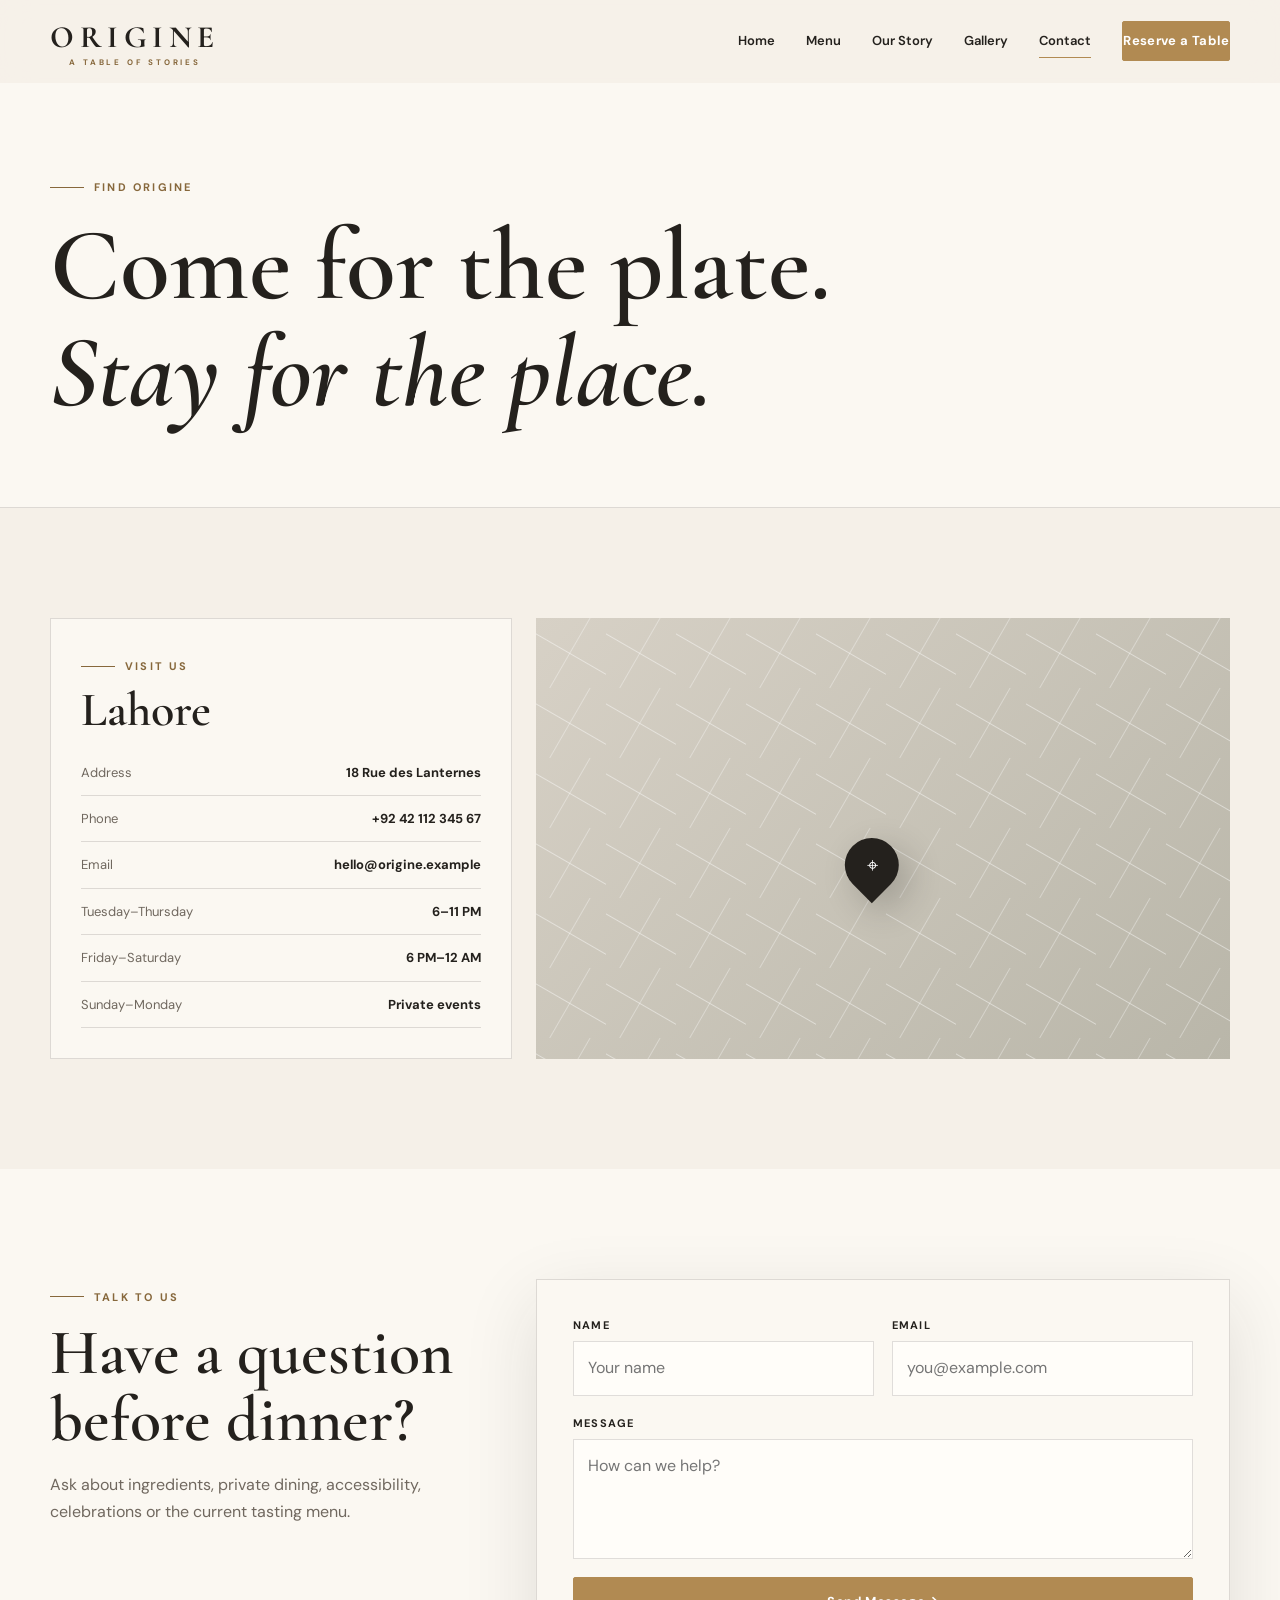
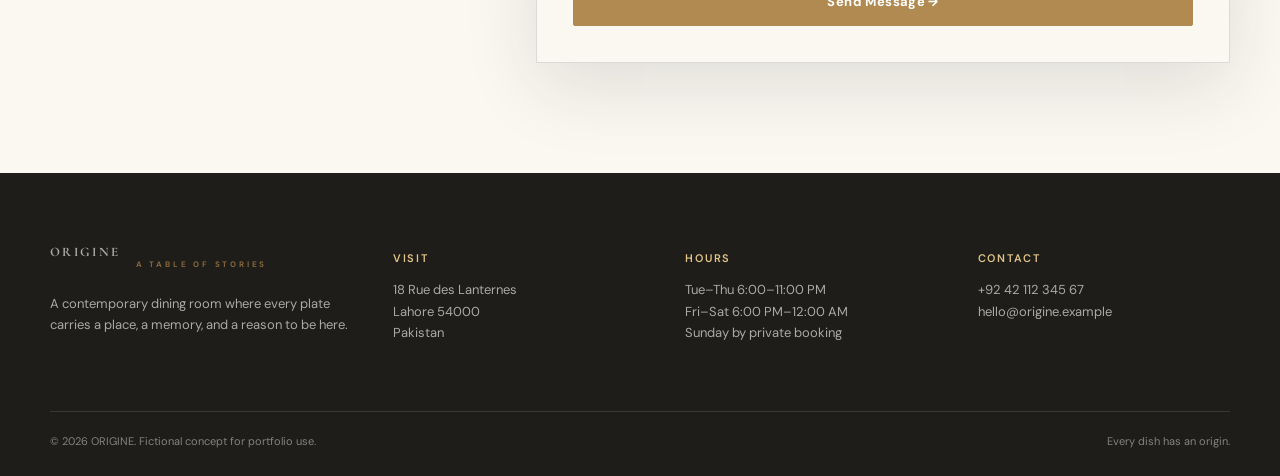
==== contact.html @ f0e2630b "Initial commit" ====
<!doctype html>
<html lang="en">
<head>
<meta charset="utf-8">
<meta name="viewport" content="width=device-width,initial-scale=1">
<meta name="description" content="ORIGINE — a contemporary fine-dining restaurant where every dish tells a story.">
<title>Contact | ORIGINE</title>
<link rel="stylesheet" href="style.css">
</head>
<body>

<header class="site-header">
  <div class="container nav">
    <a class="logo" href="index.html" aria-label="ORIGINE home">ORIGINE<span>A TABLE OF STORIES</span></a>
    <nav class="nav-links" aria-label="Primary navigation">
      <a class="" href="index.html">Home</a><a class="" href="menu.html">Menu</a><a class="" href="story.html">Our Story</a><a class="" href="gallery.html">Gallery</a><a class="active" href="contact.html">Contact</a>
      <a class="btn gold" href="reservation.html">Reserve a Table</a>
    </nav>
    <button class="menu-toggle" aria-label="Open menu" aria-expanded="false"><i></i></button>
  </div>
</header>
<div class="mobile-panel" aria-label="Mobile navigation">
  <a class="" href="index.html">Home</a><a class="" href="menu.html">Menu</a><a class="" href="story.html">Our Story</a><a class="" href="gallery.html">Gallery</a><a class="active" href="contact.html">Contact</a>
  <a class="btn gold" href="reservation.html">Reserve a Table</a>
</div>

<main>
<section class="page-hero"><div class="container reveal"><span class="eyebrow">Find ORIGINE</span><h1>Come for the plate.<br><em>Stay for the place.</em></h1></div></section>
<section class="section"><div class="container contact-grid">
<div class="info-card reveal"><span class="eyebrow">Visit us</span><h2 style="font-size:3rem">Lahore</h2><ul class="info-list">
<li><span>Address</span><strong>18 Rue des Lanternes</strong></li>
<li><span>Phone</span><strong>+92 42 112 345 67</strong></li>
<li><span>Email</span><strong>hello@origine.example</strong></li>
<li><span>Tuesday–Thursday</span><strong>6–11 PM</strong></li>
<li><span>Friday–Saturday</span><strong>6 PM–12 AM</strong></li>
<li><span>Sunday–Monday</span><strong>Private events</strong></li>
</ul></div>
<div class="map reveal"><div class="map-pin"><span>⌖</span></div></div>
</div></section>
<section class="section" style="background:var(--paper)"><div class="container form-wrap">
<div class="reveal"><span class="eyebrow">Talk to us</span><h2>Have a question<br>before dinner?</h2><p>Ask about ingredients, private dining, accessibility, celebrations or the current tasting menu.</p></div>
<div class="form-card reveal"><form id="contactForm">
<div class="form-grid">
<div class="field"><label>Name</label><input name="name" required placeholder="Your name"></div>
<div class="field"><label>Email</label><input name="email" type="email" required placeholder="you@example.com"></div>
<div class="field full"><label>Message</label><textarea name="message" required placeholder="How can we help?"></textarea></div>
<div class="field full"><button class="btn gold" type="submit">Send Message →</button></div>
</div>
</form><p id="contactStatus" style="display:none;margin-top:18px;padding:15px;background:#e8efe2;color:#45533c"></p></div>
</div></section>
</main>

<footer class="footer">
  <div class="container">
    <div class="footer-grid">
      <div>
        <a class="logo" href="index.html">ORIGINE<span>A TABLE OF STORIES</span></a>
        <p style="margin-top:22px;max-width:300px">A contemporary dining room where every plate carries a place, a memory, and a reason to be here.</p>
      </div>
      <div><h4>Visit</h4><p>18 Rue des Lanternes<br>Lahore 54000<br>Pakistan</p></div>
      <div><h4>Hours</h4><p>Tue–Thu 6:00–11:00 PM<br>Fri–Sat 6:00 PM–12:00 AM<br>Sunday by private booking</p></div>
      <div><h4>Contact</h4><p><a href="tel:+924211234567">+92 42 112 345 67</a><br><a href="mailto:hello@origine.example">hello@origine.example</a></p></div>
    </div>
    <div class="footer-bottom"><span>© 2026 ORIGINE. Fictional concept for portfolio use.</span><span>Every dish has an origin.</span></div>
  </div>
</footer>
<button class="backtop" aria-label="Back to top">↑</button>

<script src="script.js"></script>
</body>
</html>
---- style.css ----
@import url('https://fonts.googleapis.com/css2?family=Cormorant+Garamond:wght@400;500;600;700&family=DM+Sans:wght@400;500;600;700&display=swap');

:root{
  --ink:#24211d;
  --muted:#70685f;
  --cream:#f5f0e8;
  --paper:#fbf8f2;
  --line:rgba(36,33,29,.14);
  --gold:#b18a52;
  --gold-dark:#87683c;
  --olive:#4f5946;
  --terracotta:#a9684d;
  --white:#fffdf9;
  --shadow:0 24px 70px rgba(36,33,29,.12);
  --radius:24px;
  --serif:"Cormorant Garamond", Georgia, serif;
  --sans:"DM Sans", Arial, sans-serif;
}
*{box-sizing:border-box}
html{scroll-behavior:smooth}
body{margin:0;background:var(--cream);color:var(--ink);font-family:var(--sans);line-height:1.65}
body.menu-open{overflow:hidden}
img{max-width:100%;display:block}
a{color:inherit;text-decoration:none}
button,input,select,textarea{font:inherit}
button{cursor:pointer}
.container{width:min(1180px,calc(100% - 40px));margin:auto}
.eyebrow{display:inline-flex;align-items:center;gap:10px;text-transform:uppercase;letter-spacing:.2em;font-size:11px;font-weight:700;color:var(--gold-dark)}
.eyebrow:before{content:"";width:34px;height:1px;background:currentColor}
.serif{font-family:var(--serif)}
.display{font-family:var(--serif);font-size:clamp(3.5rem,8vw,7.5rem);font-weight:500;line-height:.88;letter-spacing:-.045em;margin:0}
h1,h2,h3,h4{font-family:var(--serif);font-weight:600;line-height:1.05}
h2{font-size:clamp(2.7rem,5vw,4.8rem);margin:.2em 0 .3em}
h3{font-size:2rem;margin:.2em 0}
p{margin:0 0 1em;color:var(--muted)}
.btn{display:inline-flex;align-items:center;justify-content:center;gap:10px;padding:13px 20px;border:1px solid var(--ink);transition:.3s ease;border-radius:2px;font-size:13px;font-weight:700;letter-spacing:.03em}
.btn:hover,.btn:focus-visible{transform:translateY(-2px);background:var(--ink);color:var(--white)}
.btn.gold{background:var(--gold);border-color:var(--gold);color:#fff}
.btn.gold:hover,.btn.gold:focus-visible{background:var(--gold-dark);border-color:var(--gold-dark)}
.btn.ghost{border-color:rgba(255,255,255,.5);color:#fff}
.btn.ghost:hover,.btn.ghost:focus-visible{background:#fff;color:var(--ink)}
.text-link{display:inline-flex;gap:8px;align-items:center;font-weight:700;font-size:13px;border-bottom:1px solid var(--gold);padding-bottom:3px}
.text-link:hover{gap:13px}
.site-header{position:fixed;top:0;left:0;right:0;z-index:100;background:rgba(245,240,232,.88);backdrop-filter:blur(16px);border-bottom:1px solid transparent;transition:.3s}
.site-header.scrolled{border-color:var(--line);box-shadow:0 10px 30px rgba(0,0,0,.04)}
.nav{height:82px;display:flex;align-items:center;justify-content:space-between}
.logo{font-family:var(--serif);font-size:31px;letter-spacing:.18em;font-weight:700}
.logo span{font-family:var(--sans);font-size:8px;display:block;letter-spacing:.35em;color:var(--gold-dark);margin-top:-7px;text-align:center}
.nav-links{display:flex;align-items:center;gap:31px;font-size:13px;font-weight:600}
.nav-links a{position:relative;padding:8px 0}
.nav-links a:after{content:"";position:absolute;left:0;bottom:2px;width:0;height:1px;background:var(--gold);transition:.25s}
.nav-links a:hover:after,.nav-links a.active:after{width:100%}
.menu-toggle{display:none;background:none;border:0;width:44px;height:44px}
.menu-toggle i,.menu-toggle i:before,.menu-toggle i:after{display:block;width:22px;height:1px;background:var(--ink);position:relative;transition:.25s}
.menu-toggle i:before,.menu-toggle i:after{content:"";position:absolute;left:0}
.menu-toggle i:before{top:-7px}.menu-toggle i:after{top:7px}
.mobile-panel{display:none}
.hero{min-height:100svh;display:grid;align-items:end;position:relative;overflow:hidden;color:#fff;background:#302a25}
.hero-bg{position:absolute;inset:0;background:linear-gradient(90deg,rgba(21,18,15,.72),rgba(21,18,15,.17)),url('https://images.unsplash.com/photo-1515003197210-e0cd71810b5f?auto=format&fit=crop&w=2200&q=88') center/cover}
.hero-content{position:relative;padding:170px 0 90px;max-width:820px}
.hero .eyebrow{color:#e4c996}
.hero h1{font-size:clamp(4.4rem,9vw,9rem);margin:22px 0;color:#fff}
.hero p{font-size:clamp(1rem,1.6vw,1.25rem);max-width:650px;color:rgba(255,255,255,.86)}
.hero-actions{display:flex;gap:12px;flex-wrap:wrap;margin-top:30px}
.hero-note{position:absolute;right:40px;bottom:38px;writing-mode:vertical-rl;letter-spacing:.18em;text-transform:uppercase;font-size:10px;color:rgba(255,255,255,.7)}
.page-hero{padding:170px 0 80px;background:var(--paper);border-bottom:1px solid var(--line)}
.page-hero h1{font-size:clamp(4rem,8vw,7rem);margin:15px 0 0}
.section{padding:110px 0}
.section.compact{padding:80px 0}
.section-head{display:flex;align-items:end;justify-content:space-between;gap:30px;margin-bottom:50px}
.section-head>div:first-child{max-width:700px}
.section-head p{max-width:520px}
.dish-grid{display:grid;grid-template-columns:repeat(3,1fr);gap:24px}
.dish-card{background:var(--paper);border:1px solid var(--line);overflow:hidden;transition:.4s ease}
.dish-card:hover{transform:translateY(-7px);box-shadow:var(--shadow)}
.dish-img{aspect-ratio:4/4.4;overflow:hidden;background:#e7e0d4}
.dish-img img{width:100%;height:100%;object-fit:cover;transition:.7s}
.dish-card:hover .dish-img img{transform:scale(1.045)}
.dish-body{padding:24px}
.dish-top{display:flex;justify-content:space-between;gap:20px}
.price{font-family:var(--serif);font-size:23px;white-space:nowrap}
.dish-body p{font-size:14px}
.meta{font-size:11px;text-transform:uppercase;letter-spacing:.12em;color:var(--gold-dark);font-weight:700}
.story-split{display:grid;grid-template-columns:1.05fr .95fr;gap:70px;align-items:center}
.story-image{min-height:650px;overflow:hidden}
.story-image img{width:100%;height:100%;object-fit:cover}
.story-copy{max-width:560px}
.story-copy .quote{font-family:var(--serif);font-size:34px;line-height:1.15;color:var(--ink);margin:30px 0}
.origin-card{margin-top:30px;padding:22px;border-left:2px solid var(--gold);background:rgba(255,255,255,.3)}
.origin-card strong{display:block;font-size:12px;text-transform:uppercase;letter-spacing:.16em;margin-bottom:5px}
.chef{background:#25251f;color:#fff}
.chef p{color:rgba(255,255,255,.68)}
.chef .eyebrow{color:#d6b87f}
.chef .story-split{grid-template-columns:.8fr 1.2fr}
.chef .story-image{min-height:620px}
.chef h2{color:#fff}
.feature-band{background:var(--olive);color:#fff}
.feature-band p{color:rgba(255,255,255,.76)}
.feature-grid{display:grid;grid-template-columns:repeat(3,1fr);gap:1px;background:rgba(255,255,255,.22);margin-top:45px}
.feature{padding:32px;background:var(--olive)}
.feature-number{font-family:var(--serif);font-size:46px;color:#e0c58e}
.masonry{columns:3 280px;column-gap:18px}
.masonry figure{margin:0 0 18px;break-inside:avoid;overflow:hidden;position:relative}
.masonry img{width:100%;transition:.6s}
.masonry figure:hover img{transform:scale(1.035)}
.masonry figcaption{position:absolute;left:14px;bottom:14px;background:rgba(255,253,249,.92);padding:8px 11px;font-size:10px;text-transform:uppercase;letter-spacing:.12em}
.testimonials{display:grid;grid-template-columns:repeat(3,1fr);gap:20px}
.review{padding:30px;background:var(--paper);border:1px solid var(--line)}
.stars{letter-spacing:.15em;color:var(--gold);margin-bottom:20px}
.review blockquote{font-family:var(--serif);font-size:25px;line-height:1.2;margin:0 0 22px}
.review cite{font-style:normal;font-size:12px;text-transform:uppercase;letter-spacing:.12em;color:var(--muted)}
.cta{padding:95px 0;background:linear-gradient(120deg,#302d27,#5b5143);color:#fff;text-align:center}
.cta p{color:rgba(255,255,255,.75);max-width:620px;margin:0 auto 28px}
.cta .eyebrow{color:#d8bb84}
.footer{background:#1e1d19;color:#fff;padding:65px 0 25px}
.footer-grid{display:grid;grid-template-columns:1.2fr 1fr 1fr 1fr;gap:40px;padding-bottom:55px}
.footer p,.footer a{color:rgba(255,255,255,.62);font-size:13px}
.footer h4{font-family:var(--sans);font-size:11px;text-transform:uppercase;letter-spacing:.16em;color:#e1c487}
.footer-bottom{border-top:1px solid rgba(255,255,255,.12);padding-top:20px;display:flex;justify-content:space-between;font-size:11px;color:rgba(255,255,255,.45)}
.filters{display:flex;gap:8px;flex-wrap:wrap;margin-bottom:45px}
.filter{border:1px solid var(--line);background:transparent;padding:11px 16px;font-size:12px;text-transform:uppercase;letter-spacing:.1em;transition:.25s}
.filter:hover,.filter.active{background:var(--ink);border-color:var(--ink);color:#fff}
.menu-list{display:grid;grid-template-columns:1fr 1fr;gap:18px}
.menu-item{background:var(--paper);border:1px solid var(--line);padding:20px;display:grid;grid-template-columns:125px 1fr;gap:20px}
.menu-item.hidden{display:none}
.menu-item img{width:125px;height:125px;object-fit:cover}
.menu-item h3{font-size:27px}
.menu-item p{font-size:13px}
.menu-details{display:flex;gap:12px;flex-wrap:wrap;margin:10px 0 13px}
.tag{font-size:10px;text-transform:uppercase;letter-spacing:.08em;border:1px solid var(--line);padding:4px 7px;color:var(--muted)}
.detail-panel{margin-top:16px;padding:14px;background:#f0eadf;font-size:12px;display:none}
.menu-item.open .detail-panel{display:block}
.detail-row{display:grid;grid-template-columns:110px 1fr;gap:10px;margin:5px 0}
.detail-row strong{text-transform:uppercase;font-size:9px;letter-spacing:.12em;color:var(--gold-dark)}
.form-wrap{display:grid;grid-template-columns:.75fr 1.25fr;gap:70px;align-items:start}
.form-card{background:var(--paper);padding:36px;border:1px solid var(--line);box-shadow:var(--shadow)}
.form-grid{display:grid;grid-template-columns:1fr 1fr;gap:18px}
.field{display:flex;flex-direction:column;gap:7px}
.field.full{grid-column:1/-1}
label{font-size:11px;text-transform:uppercase;letter-spacing:.1em;font-weight:700}
input,select,textarea{width:100%;border:1px solid var(--line);background:#fffdf9;padding:13px 14px;outline:none;color:var(--ink)}
textarea{min-height:120px;resize:vertical}
input:focus,select:focus,textarea:focus{border-color:var(--gold);box-shadow:0 0 0 3px rgba(177,138,82,.12)}
.error{font-size:11px;color:#a33f32;min-height:15px}
.confirmation{display:none;text-align:center;padding:45px 20px}
.confirmation.show{display:block}
.confirmation .check{width:62px;height:62px;border:1px solid var(--gold);border-radius:50%;display:grid;place-items:center;margin:0 auto 20px;color:var(--gold);font-size:25px}
.contact-grid{display:grid;grid-template-columns:.8fr 1.2fr;gap:24px}
.info-card{padding:30px;background:var(--paper);border:1px solid var(--line)}
.info-card h3{font-size:25px}
.info-list{list-style:none;padding:0;margin:0}
.info-list li{padding:12px 0;border-bottom:1px solid var(--line);display:flex;justify-content:space-between;gap:20px;font-size:13px}
.info-list span:first-child{color:var(--muted)}
.map{min-height:420px;background:linear-gradient(135deg,#d7d1c6,#b9b6a9);position:relative;overflow:hidden}
.map:before{content:"";position:absolute;inset:0;background-image:linear-gradient(30deg,transparent 48%,rgba(255,255,255,.45) 49%,transparent 50%),linear-gradient(120deg,transparent 48%,rgba(255,255,255,.35) 49%,transparent 50%);background-size:70px 70px}
.map-pin{position:absolute;left:50%;top:50%;transform:translate(-50%,-50%);width:54px;height:54px;background:var(--ink);color:#fff;border-radius:50% 50% 50% 0;rotate:-45deg;display:grid;place-items:center;box-shadow:0 15px 35px rgba(0,0,0,.2)}
.map-pin span{rotate:45deg;font-size:20px}
.timeline{position:relative;border-left:1px solid var(--gold);margin:50px 0 0 15px;padding-left:45px}
.timeline-item{position:relative;margin-bottom:55px}
.timeline-item:before{content:"";position:absolute;left:-51px;top:7px;width:11px;height:11px;background:var(--gold);border-radius:50%;box-shadow:0 0 0 7px var(--cream)}
.timeline-year{font-family:var(--serif);font-size:27px;color:var(--gold-dark)}
.gallery-grid{display:grid;grid-template-columns:repeat(12,1fr);gap:14px}
.gallery-grid figure{margin:0;overflow:hidden;position:relative}
.gallery-grid figure:nth-child(1){grid-column:span 7;grid-row:span 2}
.gallery-grid figure:nth-child(2){grid-column:span 5}
.gallery-grid figure:nth-child(3){grid-column:span 5}
.gallery-grid figure:nth-child(4){grid-column:span 4}
.gallery-grid figure:nth-child(5){grid-column:span 4}
.gallery-grid figure:nth-child(6){grid-column:span 4}
.gallery-grid img{width:100%;height:100%;object-fit:cover;transition:.6s}
.gallery-grid figure:hover img{transform:scale(1.04)}
.gallery-caption{position:absolute;left:16px;bottom:16px;background:rgba(255,253,249,.9);padding:8px 12px;font-size:10px;text-transform:uppercase;letter-spacing:.12em}
.reveal{opacity:0;transform:translateY(22px);transition:opacity .75s ease,transform .75s ease}
.reveal.visible{opacity:1;transform:none}
.backtop{position:fixed;right:22px;bottom:22px;width:44px;height:44px;border:1px solid var(--line);background:rgba(251,248,242,.9);display:grid;place-items:center;z-index:50;opacity:0;pointer-events:none;transition:.3s}
.backtop.show{opacity:1;pointer-events:auto}
.small-note{font-size:12px;color:var(--muted)}
@media(max-width:900px){
  .nav-links{display:none}.menu-toggle{display:block}.mobile-panel{position:fixed;inset:82px 0 0;background:var(--paper);padding:30px;display:flex;flex-direction:column;gap:18px;transform:translateX(100%);transition:.35s;z-index:99}
  .mobile-panel.open{transform:none}.mobile-panel a{font-family:var(--serif);font-size:38px;border-bottom:1px solid var(--line);padding-bottom:10px}
  .hero-content{padding-bottom:75px}.hero-note{display:none}.section{padding:80px 0}
  .dish-grid,.testimonials,.feature-grid{grid-template-columns:1fr}
  .story-split,.chef .story-split,.form-wrap,.contact-grid{grid-template-columns:1fr;gap:35px}
  .story-image,.chef .story-image{min-height:480px}.menu-list{grid-template-columns:1fr}
  .footer-grid{grid-template-columns:1fr 1fr}
}
@media(max-width:600px){
  .container{width:min(100% - 28px,1180px)}.nav{height:72px}.mobile-panel{inset:72px 0 0}
  .page-hero{padding:130px 0 55px}.page-hero h1{font-size:4rem}
  .hero h1{font-size:4.2rem}.hero-content{padding-top:130px}
  .form-grid{grid-template-columns:1fr}.field.full{grid-column:auto}
  .menu-item{grid-template-columns:95px 1fr;padding:13px;gap:14px}.menu-item img{width:95px;height:95px}.menu-item h3{font-size:23px}
  .footer-grid{grid-template-columns:1fr}.footer-bottom{flex-direction:column;gap:8px}
  .gallery-grid{display:grid;grid-template-columns:1fr 1fr}.gallery-grid figure:nth-child(n){grid-column:span 1;grid-row:auto;min-height:220px}.gallery-grid figure:first-child{grid-column:span 2;min-height:320px}
}
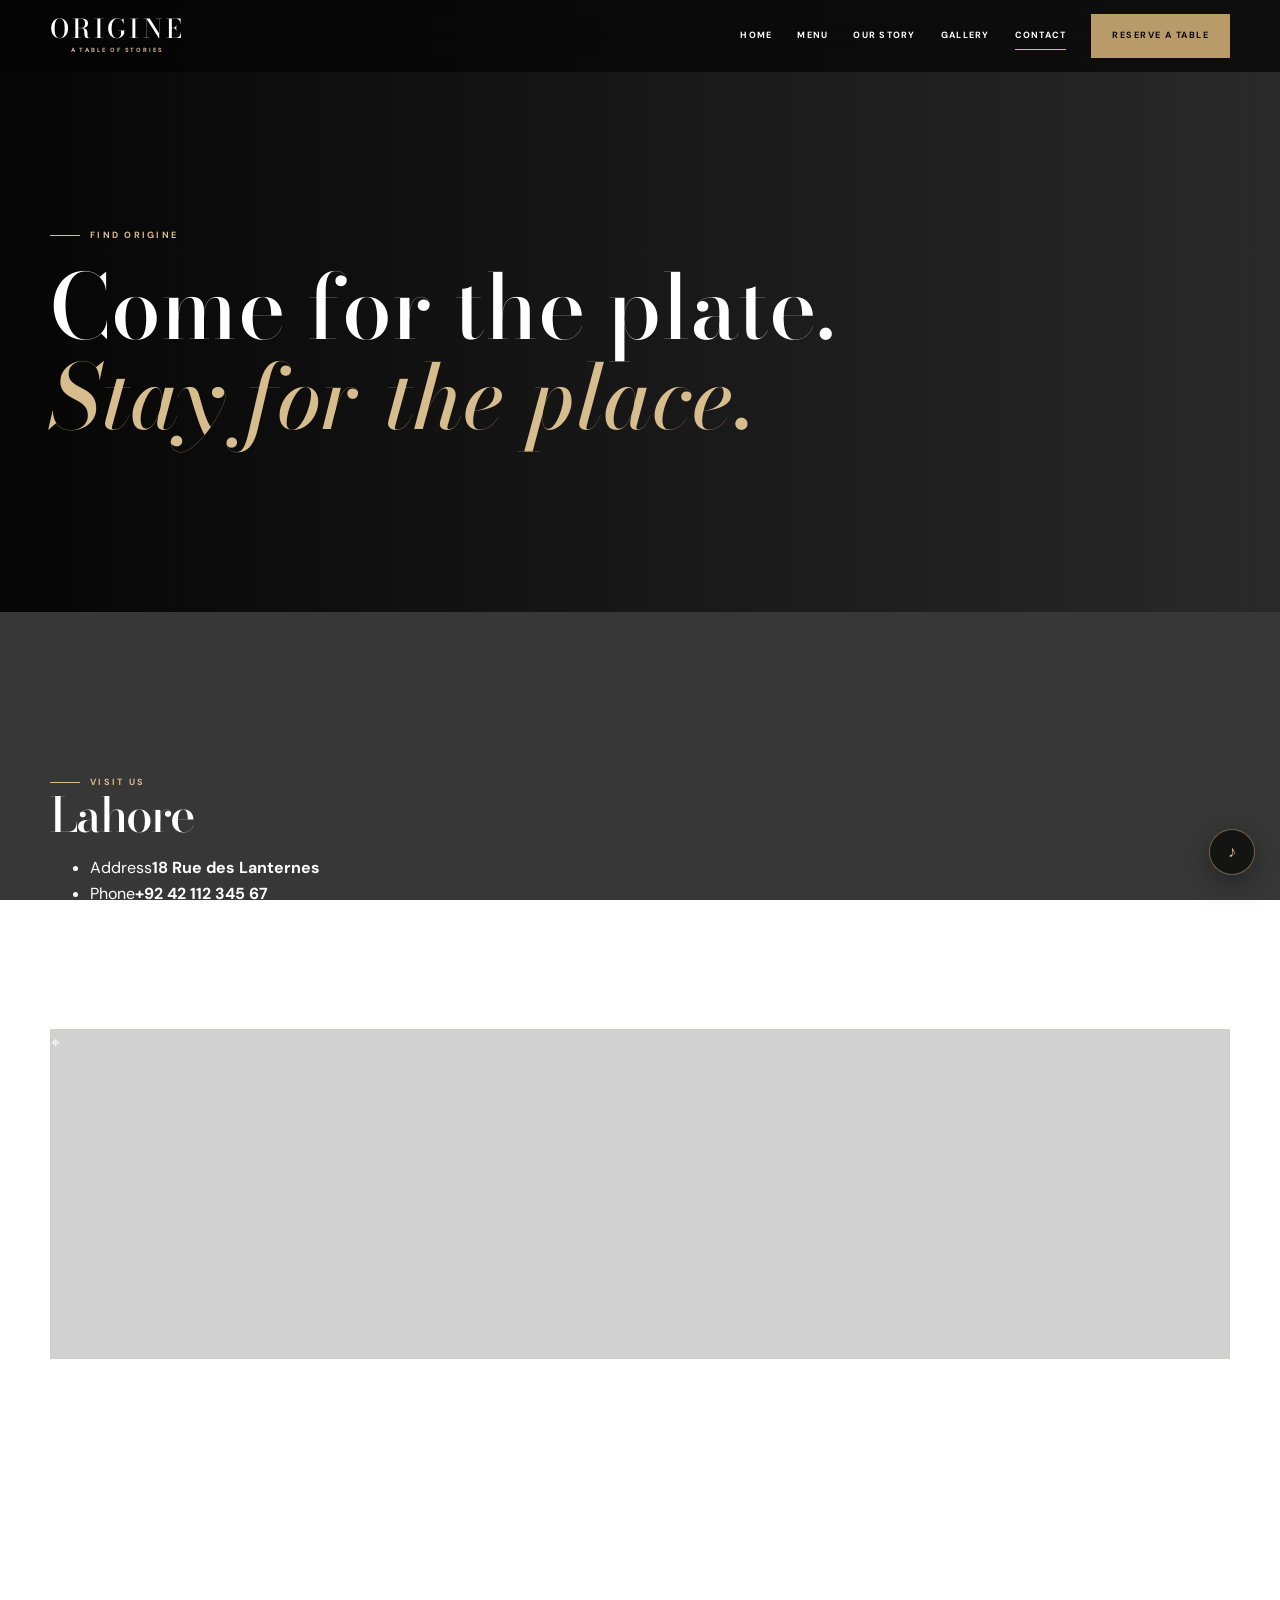
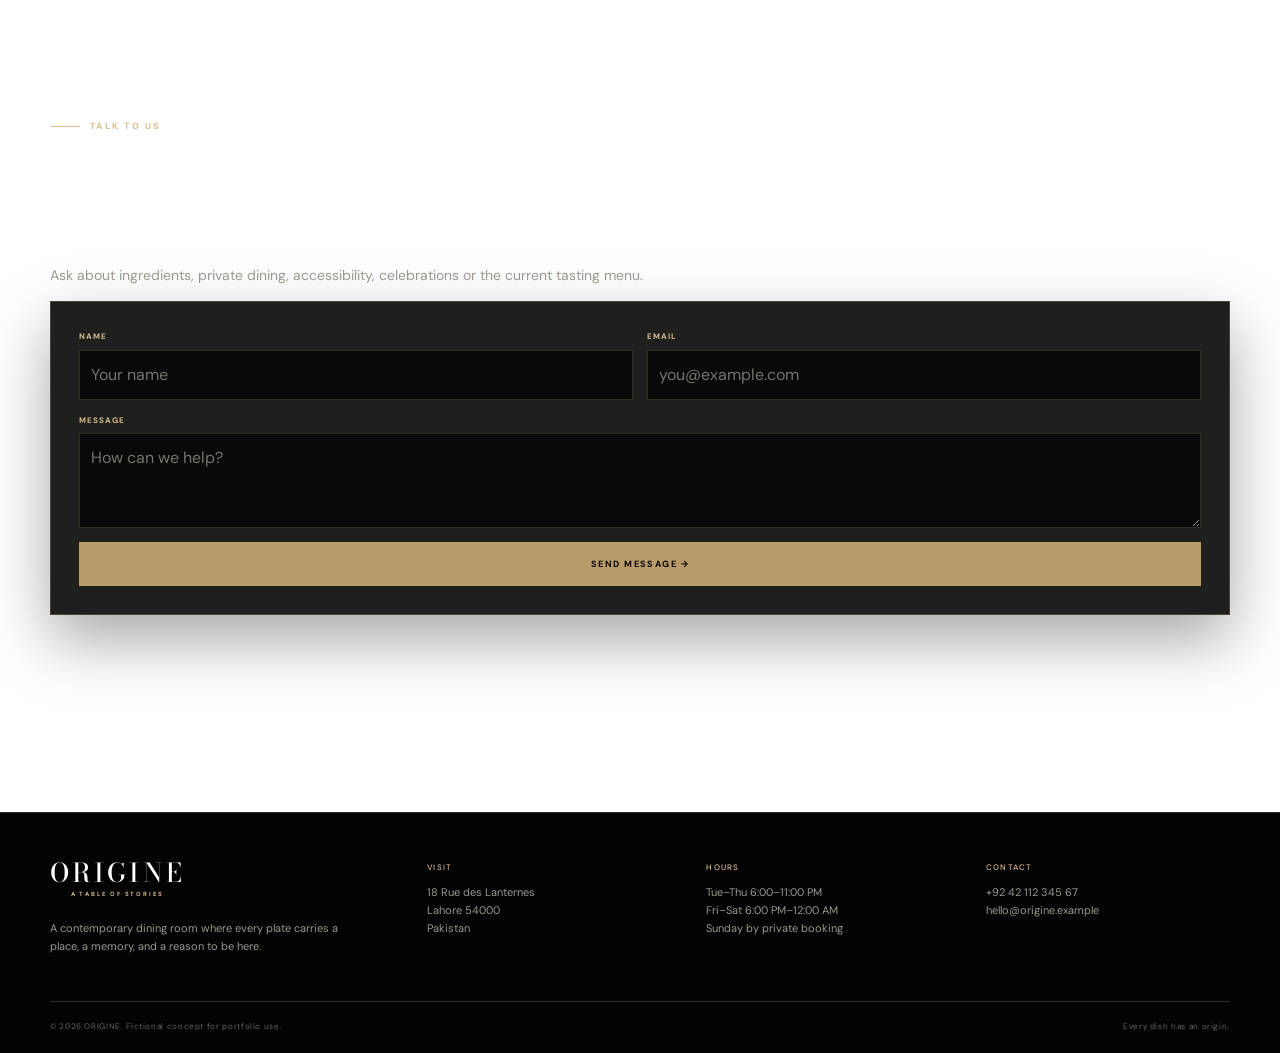
==== commit 6ca6d9e1: "Merge local project with GitHub" ====
--- a/contact.html
+++ b/contact.html
@@ -66,6 +66,26 @@
 </footer>
 <button class="backtop" aria-label="Back to top">↑</button>
 
+<!-- ORIGINE AMBIENT MUSIC -->
+
+<audio id="origineAudio" loop preload="auto">
+    <source
+        src="audio/origine-oud.mp3"
+        type="audio/mpeg"
+    >
+</audio>
+
+
+<!-- SOUND BUTTON -->
+<button
+    class="origine-sound-toggle"
+    id="soundToggle"
+    type="button"
+    aria-label="Toggle ambient music"
+>
+    <span class="sound-icon">♪</span>
+</button>
+
 <script src="script.js"></script>
 </body>
 </html>
--- a/style.css
+++ b/style.css
@@ -1,196 +1,2802 @@
-
-@import url('https://fonts.googleapis.com/css2?family=Cormorant+Garamond:wght@400;500;600;700&family=DM+Sans:wght@400;500;600;700&display=swap');
-
-:root{
-  --ink:#24211d;
-  --muted:#70685f;
-  --cream:#f5f0e8;
-  --paper:#fbf8f2;
-  --line:rgba(36,33,29,.14);
-  --gold:#b18a52;
-  --gold-dark:#87683c;
-  --olive:#4f5946;
-  --terracotta:#a9684d;
-  --white:#fffdf9;
-  --shadow:0 24px 70px rgba(36,33,29,.12);
-  --radius:24px;
-  --serif:"Cormorant Garamond", Georgia, serif;
-  --sans:"DM Sans", Arial, sans-serif;
-}
-*{box-sizing:border-box}
-html{scroll-behavior:smooth}
-body{margin:0;background:var(--cream);color:var(--ink);font-family:var(--sans);line-height:1.65}
-body.menu-open{overflow:hidden}
-img{max-width:100%;display:block}
-a{color:inherit;text-decoration:none}
-button,input,select,textarea{font:inherit}
-button{cursor:pointer}
-.container{width:min(1180px,calc(100% - 40px));margin:auto}
-.eyebrow{display:inline-flex;align-items:center;gap:10px;text-transform:uppercase;letter-spacing:.2em;font-size:11px;font-weight:700;color:var(--gold-dark)}
-.eyebrow:before{content:"";width:34px;height:1px;background:currentColor}
-.serif{font-family:var(--serif)}
-.display{font-family:var(--serif);font-size:clamp(3.5rem,8vw,7.5rem);font-weight:500;line-height:.88;letter-spacing:-.045em;margin:0}
-h1,h2,h3,h4{font-family:var(--serif);font-weight:600;line-height:1.05}
-h2{font-size:clamp(2.7rem,5vw,4.8rem);margin:.2em 0 .3em}
-h3{font-size:2rem;margin:.2em 0}
-p{margin:0 0 1em;color:var(--muted)}
-.btn{display:inline-flex;align-items:center;justify-content:center;gap:10px;padding:13px 20px;border:1px solid var(--ink);transition:.3s ease;border-radius:2px;font-size:13px;font-weight:700;letter-spacing:.03em}
-.btn:hover,.btn:focus-visible{transform:translateY(-2px);background:var(--ink);color:var(--white)}
-.btn.gold{background:var(--gold);border-color:var(--gold);color:#fff}
-.btn.gold:hover,.btn.gold:focus-visible{background:var(--gold-dark);border-color:var(--gold-dark)}
-.btn.ghost{border-color:rgba(255,255,255,.5);color:#fff}
-.btn.ghost:hover,.btn.ghost:focus-visible{background:#fff;color:var(--ink)}
-.text-link{display:inline-flex;gap:8px;align-items:center;font-weight:700;font-size:13px;border-bottom:1px solid var(--gold);padding-bottom:3px}
-.text-link:hover{gap:13px}
-.site-header{position:fixed;top:0;left:0;right:0;z-index:100;background:rgba(245,240,232,.88);backdrop-filter:blur(16px);border-bottom:1px solid transparent;transition:.3s}
-.site-header.scrolled{border-color:var(--line);box-shadow:0 10px 30px rgba(0,0,0,.04)}
-.nav{height:82px;display:flex;align-items:center;justify-content:space-between}
-.logo{font-family:var(--serif);font-size:31px;letter-spacing:.18em;font-weight:700}
-.logo span{font-family:var(--sans);font-size:8px;display:block;letter-spacing:.35em;color:var(--gold-dark);margin-top:-7px;text-align:center}
-.nav-links{display:flex;align-items:center;gap:31px;font-size:13px;font-weight:600}
-.nav-links a{position:relative;padding:8px 0}
-.nav-links a:after{content:"";position:absolute;left:0;bottom:2px;width:0;height:1px;background:var(--gold);transition:.25s}
-.nav-links a:hover:after,.nav-links a.active:after{width:100%}
-.menu-toggle{display:none;background:none;border:0;width:44px;height:44px}
-.menu-toggle i,.menu-toggle i:before,.menu-toggle i:after{display:block;width:22px;height:1px;background:var(--ink);position:relative;transition:.25s}
-.menu-toggle i:before,.menu-toggle i:after{content:"";position:absolute;left:0}
-.menu-toggle i:before{top:-7px}.menu-toggle i:after{top:7px}
-.mobile-panel{display:none}
-.hero{min-height:100svh;display:grid;align-items:end;position:relative;overflow:hidden;color:#fff;background:#302a25}
-.hero-bg{position:absolute;inset:0;background:linear-gradient(90deg,rgba(21,18,15,.72),rgba(21,18,15,.17)),url('https://images.unsplash.com/photo-1515003197210-e0cd71810b5f?auto=format&fit=crop&w=2200&q=88') center/cover}
-.hero-content{position:relative;padding:170px 0 90px;max-width:820px}
-.hero .eyebrow{color:#e4c996}
-.hero h1{font-size:clamp(4.4rem,9vw,9rem);margin:22px 0;color:#fff}
-.hero p{font-size:clamp(1rem,1.6vw,1.25rem);max-width:650px;color:rgba(255,255,255,.86)}
-.hero-actions{display:flex;gap:12px;flex-wrap:wrap;margin-top:30px}
-.hero-note{position:absolute;right:40px;bottom:38px;writing-mode:vertical-rl;letter-spacing:.18em;text-transform:uppercase;font-size:10px;color:rgba(255,255,255,.7)}
-.page-hero{padding:170px 0 80px;background:var(--paper);border-bottom:1px solid var(--line)}
-.page-hero h1{font-size:clamp(4rem,8vw,7rem);margin:15px 0 0}
-.section{padding:110px 0}
-.section.compact{padding:80px 0}
-.section-head{display:flex;align-items:end;justify-content:space-between;gap:30px;margin-bottom:50px}
-.section-head>div:first-child{max-width:700px}
-.section-head p{max-width:520px}
-.dish-grid{display:grid;grid-template-columns:repeat(3,1fr);gap:24px}
-.dish-card{background:var(--paper);border:1px solid var(--line);overflow:hidden;transition:.4s ease}
-.dish-card:hover{transform:translateY(-7px);box-shadow:var(--shadow)}
-.dish-img{aspect-ratio:4/4.4;overflow:hidden;background:#e7e0d4}
-.dish-img img{width:100%;height:100%;object-fit:cover;transition:.7s}
-.dish-card:hover .dish-img img{transform:scale(1.045)}
-.dish-body{padding:24px}
-.dish-top{display:flex;justify-content:space-between;gap:20px}
-.price{font-family:var(--serif);font-size:23px;white-space:nowrap}
-.dish-body p{font-size:14px}
-.meta{font-size:11px;text-transform:uppercase;letter-spacing:.12em;color:var(--gold-dark);font-weight:700}
-.story-split{display:grid;grid-template-columns:1.05fr .95fr;gap:70px;align-items:center}
-.story-image{min-height:650px;overflow:hidden}
-.story-image img{width:100%;height:100%;object-fit:cover}
-.story-copy{max-width:560px}
-.story-copy .quote{font-family:var(--serif);font-size:34px;line-height:1.15;color:var(--ink);margin:30px 0}
-.origin-card{margin-top:30px;padding:22px;border-left:2px solid var(--gold);background:rgba(255,255,255,.3)}
-.origin-card strong{display:block;font-size:12px;text-transform:uppercase;letter-spacing:.16em;margin-bottom:5px}
-.chef{background:#25251f;color:#fff}
-.chef p{color:rgba(255,255,255,.68)}
-.chef .eyebrow{color:#d6b87f}
-.chef .story-split{grid-template-columns:.8fr 1.2fr}
-.chef .story-image{min-height:620px}
-.chef h2{color:#fff}
-.feature-band{background:var(--olive);color:#fff}
-.feature-band p{color:rgba(255,255,255,.76)}
-.feature-grid{display:grid;grid-template-columns:repeat(3,1fr);gap:1px;background:rgba(255,255,255,.22);margin-top:45px}
-.feature{padding:32px;background:var(--olive)}
-.feature-number{font-family:var(--serif);font-size:46px;color:#e0c58e}
-.masonry{columns:3 280px;column-gap:18px}
-.masonry figure{margin:0 0 18px;break-inside:avoid;overflow:hidden;position:relative}
-.masonry img{width:100%;transition:.6s}
-.masonry figure:hover img{transform:scale(1.035)}
-.masonry figcaption{position:absolute;left:14px;bottom:14px;background:rgba(255,253,249,.92);padding:8px 11px;font-size:10px;text-transform:uppercase;letter-spacing:.12em}
-.testimonials{display:grid;grid-template-columns:repeat(3,1fr);gap:20px}
-.review{padding:30px;background:var(--paper);border:1px solid var(--line)}
-.stars{letter-spacing:.15em;color:var(--gold);margin-bottom:20px}
-.review blockquote{font-family:var(--serif);font-size:25px;line-height:1.2;margin:0 0 22px}
-.review cite{font-style:normal;font-size:12px;text-transform:uppercase;letter-spacing:.12em;color:var(--muted)}
-.cta{padding:95px 0;background:linear-gradient(120deg,#302d27,#5b5143);color:#fff;text-align:center}
-.cta p{color:rgba(255,255,255,.75);max-width:620px;margin:0 auto 28px}
-.cta .eyebrow{color:#d8bb84}
-.footer{background:#1e1d19;color:#fff;padding:65px 0 25px}
-.footer-grid{display:grid;grid-template-columns:1.2fr 1fr 1fr 1fr;gap:40px;padding-bottom:55px}
-.footer p,.footer a{color:rgba(255,255,255,.62);font-size:13px}
-.footer h4{font-family:var(--sans);font-size:11px;text-transform:uppercase;letter-spacing:.16em;color:#e1c487}
-.footer-bottom{border-top:1px solid rgba(255,255,255,.12);padding-top:20px;display:flex;justify-content:space-between;font-size:11px;color:rgba(255,255,255,.45)}
-.filters{display:flex;gap:8px;flex-wrap:wrap;margin-bottom:45px}
-.filter{border:1px solid var(--line);background:transparent;padding:11px 16px;font-size:12px;text-transform:uppercase;letter-spacing:.1em;transition:.25s}
-.filter:hover,.filter.active{background:var(--ink);border-color:var(--ink);color:#fff}
-.menu-list{display:grid;grid-template-columns:1fr 1fr;gap:18px}
-.menu-item{background:var(--paper);border:1px solid var(--line);padding:20px;display:grid;grid-template-columns:125px 1fr;gap:20px}
-.menu-item.hidden{display:none}
-.menu-item img{width:125px;height:125px;object-fit:cover}
-.menu-item h3{font-size:27px}
-.menu-item p{font-size:13px}
-.menu-details{display:flex;gap:12px;flex-wrap:wrap;margin:10px 0 13px}
-.tag{font-size:10px;text-transform:uppercase;letter-spacing:.08em;border:1px solid var(--line);padding:4px 7px;color:var(--muted)}
-.detail-panel{margin-top:16px;padding:14px;background:#f0eadf;font-size:12px;display:none}
-.menu-item.open .detail-panel{display:block}
-.detail-row{display:grid;grid-template-columns:110px 1fr;gap:10px;margin:5px 0}
-.detail-row strong{text-transform:uppercase;font-size:9px;letter-spacing:.12em;color:var(--gold-dark)}
-.form-wrap{display:grid;grid-template-columns:.75fr 1.25fr;gap:70px;align-items:start}
-.form-card{background:var(--paper);padding:36px;border:1px solid var(--line);box-shadow:var(--shadow)}
-.form-grid{display:grid;grid-template-columns:1fr 1fr;gap:18px}
-.field{display:flex;flex-direction:column;gap:7px}
-.field.full{grid-column:1/-1}
-label{font-size:11px;text-transform:uppercase;letter-spacing:.1em;font-weight:700}
-input,select,textarea{width:100%;border:1px solid var(--line);background:#fffdf9;padding:13px 14px;outline:none;color:var(--ink)}
-textarea{min-height:120px;resize:vertical}
-input:focus,select:focus,textarea:focus{border-color:var(--gold);box-shadow:0 0 0 3px rgba(177,138,82,.12)}
-.error{font-size:11px;color:#a33f32;min-height:15px}
-.confirmation{display:none;text-align:center;padding:45px 20px}
-.confirmation.show{display:block}
-.confirmation .check{width:62px;height:62px;border:1px solid var(--gold);border-radius:50%;display:grid;place-items:center;margin:0 auto 20px;color:var(--gold);font-size:25px}
-.contact-grid{display:grid;grid-template-columns:.8fr 1.2fr;gap:24px}
-.info-card{padding:30px;background:var(--paper);border:1px solid var(--line)}
-.info-card h3{font-size:25px}
-.info-list{list-style:none;padding:0;margin:0}
-.info-list li{padding:12px 0;border-bottom:1px solid var(--line);display:flex;justify-content:space-between;gap:20px;font-size:13px}
-.info-list span:first-child{color:var(--muted)}
-.map{min-height:420px;background:linear-gradient(135deg,#d7d1c6,#b9b6a9);position:relative;overflow:hidden}
-.map:before{content:"";position:absolute;inset:0;background-image:linear-gradient(30deg,transparent 48%,rgba(255,255,255,.45) 49%,transparent 50%),linear-gradient(120deg,transparent 48%,rgba(255,255,255,.35) 49%,transparent 50%);background-size:70px 70px}
-.map-pin{position:absolute;left:50%;top:50%;transform:translate(-50%,-50%);width:54px;height:54px;background:var(--ink);color:#fff;border-radius:50% 50% 50% 0;rotate:-45deg;display:grid;place-items:center;box-shadow:0 15px 35px rgba(0,0,0,.2)}
-.map-pin span{rotate:45deg;font-size:20px}
-.timeline{position:relative;border-left:1px solid var(--gold);margin:50px 0 0 15px;padding-left:45px}
-.timeline-item{position:relative;margin-bottom:55px}
-.timeline-item:before{content:"";position:absolute;left:-51px;top:7px;width:11px;height:11px;background:var(--gold);border-radius:50%;box-shadow:0 0 0 7px var(--cream)}
-.timeline-year{font-family:var(--serif);font-size:27px;color:var(--gold-dark)}
-.gallery-grid{display:grid;grid-template-columns:repeat(12,1fr);gap:14px}
-.gallery-grid figure{margin:0;overflow:hidden;position:relative}
-.gallery-grid figure:nth-child(1){grid-column:span 7;grid-row:span 2}
-.gallery-grid figure:nth-child(2){grid-column:span 5}
-.gallery-grid figure:nth-child(3){grid-column:span 5}
-.gallery-grid figure:nth-child(4){grid-column:span 4}
-.gallery-grid figure:nth-child(5){grid-column:span 4}
-.gallery-grid figure:nth-child(6){grid-column:span 4}
-.gallery-grid img{width:100%;height:100%;object-fit:cover;transition:.6s}
-.gallery-grid figure:hover img{transform:scale(1.04)}
-.gallery-caption{position:absolute;left:16px;bottom:16px;background:rgba(255,253,249,.9);padding:8px 12px;font-size:10px;text-transform:uppercase;letter-spacing:.12em}
-.reveal{opacity:0;transform:translateY(22px);transition:opacity .75s ease,transform .75s ease}
-.reveal.visible{opacity:1;transform:none}
-.backtop{position:fixed;right:22px;bottom:22px;width:44px;height:44px;border:1px solid var(--line);background:rgba(251,248,242,.9);display:grid;place-items:center;z-index:50;opacity:0;pointer-events:none;transition:.3s}
-.backtop.show{opacity:1;pointer-events:auto}
-.small-note{font-size:12px;color:var(--muted)}
-@media(max-width:900px){
-  .nav-links{display:none}.menu-toggle{display:block}.mobile-panel{position:fixed;inset:82px 0 0;background:var(--paper);padding:30px;display:flex;flex-direction:column;gap:18px;transform:translateX(100%);transition:.35s;z-index:99}
-  .mobile-panel.open{transform:none}.mobile-panel a{font-family:var(--serif);font-size:38px;border-bottom:1px solid var(--line);padding-bottom:10px}
-  .hero-content{padding-bottom:75px}.hero-note{display:none}.section{padding:80px 0}
-  .dish-grid,.testimonials,.feature-grid{grid-template-columns:1fr}
-  .story-split,.chef .story-split,.form-wrap,.contact-grid{grid-template-columns:1fr;gap:35px}
-  .story-image,.chef .story-image{min-height:480px}.menu-list{grid-template-columns:1fr}
-  .footer-grid{grid-template-columns:1fr 1fr}
-}
-@media(max-width:600px){
-  .container{width:min(100% - 28px,1180px)}.nav{height:72px}.mobile-panel{inset:72px 0 0}
-  .page-hero{padding:130px 0 55px}.page-hero h1{font-size:4rem}
-  .hero h1{font-size:4.2rem}.hero-content{padding-top:130px}
-  .form-grid{grid-template-columns:1fr}.field.full{grid-column:auto}
-  .menu-item{grid-template-columns:95px 1fr;padding:13px;gap:14px}.menu-item img{width:95px;height:95px}.menu-item h3{font-size:23px}
-  .footer-grid{grid-template-columns:1fr}.footer-bottom{flex-direction:column;gap:8px}
-  .gallery-grid{display:grid;grid-template-columns:1fr 1fr}.gallery-grid figure:nth-child(n){grid-column:span 1;grid-row:auto;min-height:220px}.gallery-grid figure:first-child{grid-column:span 2;min-height:320px}
-}
+@import url('https://fonts.googleapis.com/css2?family=Bodoni+Moda:opsz,wght@6..96,400;6..96,500;6..96,600&family=DM+Sans:wght@400;500;600;700&display=swap');
+
+/* =====================================================
+   ORIGINE
+   LUXURY BLACK + CHAMPAGNE GOLD
+===================================================== */
+
+:root {
+    --black: #050505;
+    --charcoal: #0c0c0b;
+    --dark: #11110f;
+
+    --gold: #b99a69;
+    --gold-light: #d7bd8d;
+    --gold-dark: #92774c;
+
+    --cream: #eee8dc;
+    --ivory: #f5f0e7;
+    --white: #ffffff;
+    --muted: #9d988f;
+
+    --line: rgba(215, 189, 141, 0.23);
+    --line-dark: rgba(0, 0, 0, 0.18);
+
+    --serif: "Bodoni Moda", Didot, Georgia, serif;
+    --sans: "DM Sans", Arial, sans-serif;
+
+    --container: 1180px;
+}
+
+
+/* =====================================================
+   RESET
+===================================================== */
+
+* {
+    box-sizing: border-box;
+}
+
+html {
+    scroll-behavior: smooth;
+}
+
+body {
+    margin: 0;
+    color: var(--white);
+    font-family: var(--sans);
+    line-height: 1.65;
+
+    background:
+        linear-gradient(
+            rgba(5, 5, 5, 0.80),
+            rgba(5, 5, 5, 0.80)
+        ),
+        url("https://images.pexels.com/photos/8079350/pexels-photo-8079350.jpeg");
+
+    background-size: cover;
+    background-position: center;
+    background-attachment: fixed;
+    background-repeat: no-repeat;
+}
+
+body.menu-open {
+    overflow: hidden;
+}
+
+img {
+    display: block;
+    width: 100%;
+}
+
+a {
+    color: inherit;
+    text-decoration: none;
+}
+
+button,
+input,
+textarea,
+select {
+    font: inherit;
+}
+
+button {
+    cursor: pointer;
+}
+
+
+/* =====================================================
+   CONTAINER
+===================================================== */
+
+.container {
+    width: min(
+        var(--container),
+        calc(100% - 48px)
+    );
+
+    margin-inline: auto;
+}
+
+
+/* =====================================================
+   TYPOGRAPHY
+===================================================== */
+
+h1,
+h2,
+h3,
+h4 {
+    margin: 0;
+    font-family: var(--serif);
+    font-weight: 500;
+    line-height: 1;
+}
+
+h2 {
+    font-size: clamp(2.5rem, 4.5vw, 4.8rem);
+    letter-spacing: -0.04em;
+}
+
+h3 {
+    font-size: 1.65rem;
+}
+
+p {
+    color: var(--muted);
+    font-size: 14px;
+}
+
+em {
+    color: var(--gold-light);
+    font-style: italic;
+}
+
+.eyebrow {
+    display: inline-flex;
+    align-items: center;
+    gap: 10px;
+
+    color: var(--gold-light);
+
+    font-size: 9px;
+    font-weight: 700;
+    letter-spacing: 0.25em;
+    text-transform: uppercase;
+}
+
+.eyebrow::before {
+    content: "";
+
+    width: 30px;
+    height: 1px;
+
+    background: currentColor;
+}
+
+
+/* =====================================================
+   BUTTONS
+===================================================== */
+
+.btn {
+    display: inline-flex;
+    align-items: center;
+    justify-content: center;
+
+    min-height: 44px;
+    padding: 0 20px;
+
+    border: 1px solid var(--gold);
+
+    font-size: 9px;
+    font-weight: 700;
+    letter-spacing: 0.16em;
+    text-transform: uppercase;
+
+    transition:
+        transform 0.3s ease,
+        background 0.3s ease,
+        color 0.3s ease,
+        border-color 0.3s ease;
+}
+
+.btn:hover {
+    transform: translateY(-3px);
+}
+
+.btn.gold {
+    background: var(--gold);
+    color: #080807;
+}
+
+.btn.gold:hover {
+    background: var(--gold-light);
+    border-color: var(--gold-light);
+}
+
+.btn.ghost {
+    background: rgba(0, 0, 0, 0.15);
+    color: var(--white);
+    border-color: rgba(255, 255, 255, 0.45);
+}
+
+.btn.ghost:hover {
+    background: var(--white);
+    color: var(--black);
+}
+
+
+/* =====================================================
+   HEADER
+===================================================== */
+
+.site-header {
+    position: fixed;
+
+    top: 0;
+    left: 0;
+    right: 0;
+
+    z-index: 100;
+
+    height: 72px;
+
+    background: rgba(5, 5, 5, 0.72);
+
+    border-bottom: 1px solid transparent;
+
+    backdrop-filter: blur(18px);
+
+    transition: 0.3s ease;
+}
+
+.site-header.scrolled {
+    border-color: var(--line);
+
+    background:
+        rgba(5, 5, 5, 0.92);
+}
+
+.nav {
+    height: 100%;
+
+    display: flex;
+    align-items: center;
+    justify-content: space-between;
+}
+
+
+/* LOGO */
+
+.logo {
+    display: inline-flex;
+    flex-direction: column;
+
+    font-family: var(--serif);
+    font-size: 26px;
+    font-weight: 500;
+
+    line-height: 0.8;
+    letter-spacing: 0.12em;
+}
+
+.logo span {
+    margin-top: 8px;
+
+    color: var(--gold-light);
+
+    font-family: var(--sans);
+    font-size: 6px;
+    font-weight: 700;
+
+    letter-spacing: 0.3em;
+
+    text-align: center;
+}
+
+
+/* DESKTOP NAV */
+
+.nav-links {
+    display: flex;
+    align-items: center;
+
+    gap: 25px;
+
+    font-size: 9px;
+    font-weight: 700;
+
+    letter-spacing: 0.14em;
+    text-transform: uppercase;
+}
+
+.nav-links > a:not(.btn) {
+    position: relative;
+    padding: 7px 0;
+}
+
+.nav-links > a:not(.btn)::after {
+    content: "";
+
+    position: absolute;
+
+    left: 0;
+    bottom: 0;
+
+    width: 0;
+    height: 1px;
+
+    background: var(--gold-light);
+
+    transition: 0.25s ease;
+}
+
+.nav-links > a:hover::after,
+.nav-links > a.active::after {
+    width: 100%;
+}
+
+
+/* MOBILE MENU */
+
+.menu-toggle {
+    display: none;
+
+    width: 42px;
+    height: 42px;
+
+    border: 1px solid var(--line);
+
+    background: transparent;
+}
+
+.menu-toggle i,
+.menu-toggle i::before,
+.menu-toggle i::after {
+    display: block;
+
+    width: 20px;
+    height: 1px;
+
+    background: var(--white);
+
+    position: relative;
+
+    margin: auto;
+
+    transition: 0.3s ease;
+}
+
+.menu-toggle i::before,
+.menu-toggle i::after {
+    content: "";
+
+    position: absolute;
+
+    left: 0;
+}
+
+.menu-toggle i::before {
+    top: -7px;
+}
+
+.menu-toggle i::after {
+    top: 7px;
+}
+
+.mobile-panel {
+    display: none;
+}
+
+
+/* =====================================================
+   GLOBAL COMPACT SECTIONS
+===================================================== */
+
+.section,
+.chef-section,
+.experience-section,
+.testimonial-section,
+.timeline-section,
+.story-light {
+    min-height: 100svh;
+
+    padding: 65px 0;
+
+    display: flex;
+    align-items: center;
+}
+
+.section > .container,
+.chef-section > .container,
+.experience-section > .container,
+.testimonial-section > .container,
+.timeline-section > .container,
+.story-light > .container {
+    width: min(
+        var(--container),
+        calc(100% - 48px)
+    );
+}
+
+
+/* =====================================================
+   HERO
+===================================================== */
+
+.hero {
+    position: relative;
+
+    min-height: 100svh;
+
+    display: flex;
+    align-items: center;
+
+    overflow: hidden;
+}
+
+.hero-bg {
+    position: absolute;
+    inset: 0;
+
+    background-image:
+        linear-gradient(
+            90deg,
+            rgba(0, 0, 0, 0.92) 0%,
+            rgba(0, 0, 0, 0.68) 42%,
+            rgba(0, 0, 0, 0.16) 100%
+        ),
+
+        linear-gradient(
+            0deg,
+            rgba(0, 0, 0, 0.72),
+            transparent 65%
+        ),
+
+        url("https://images.unsplash.com/photo-1515003197210-e0cd71810b5f?auto=format&fit=crop&w=2200&q=90");
+
+    background-size: cover;
+    background-position: center;
+
+    transform: scale(1.02);
+}
+
+.hero-content {
+    position: relative;
+
+    z-index: 2;
+
+    max-width: 800px;
+
+    padding: 110px 0 40px;
+}
+
+.hero h1 {
+    margin: 18px 0;
+
+    font-size:
+        clamp(
+            3.5rem,
+            7vw,
+            7.2rem
+        );
+
+    letter-spacing: -0.055em;
+}
+
+.hero p {
+    max-width: 580px;
+
+    color:
+        rgba(255, 255, 255, 0.76);
+
+    font-size: 14px;
+}
+
+.hero-actions {
+    display: flex;
+    flex-wrap: wrap;
+
+    gap: 12px;
+
+    margin-top: 24px;
+}
+
+.hero-note {
+    position: absolute;
+
+    right: 30px;
+    bottom: 30px;
+
+    z-index: 3;
+
+    color:
+        rgba(255, 255, 255, 0.65);
+
+    font-size: 8px;
+
+    letter-spacing: 0.2em;
+    text-transform: uppercase;
+
+    writing-mode: vertical-rl;
+}
+
+
+/* =====================================================
+   PAGE HERO
+===================================================== */
+
+.page-hero {
+    position: relative;
+
+    min-height: 68svh;
+
+    display: flex;
+    align-items: center;
+
+    overflow: hidden;
+
+    color: white;
+}
+
+.page-hero::before {
+    content: "";
+
+    position: absolute;
+    inset: 0;
+
+    background:
+        linear-gradient(
+            90deg,
+            rgba(0, 0, 0, 0.9),
+            rgba(0, 0, 0, 0.25)
+        );
+}
+
+.page-hero > .container {
+    position: relative;
+
+    z-index: 2;
+
+    padding: 100px 0 35px;
+}
+
+.page-hero h1 {
+    max-width: 800px;
+
+    margin: 18px 0;
+
+    font-size:
+        clamp(
+            3.5rem,
+            7vw,
+            7rem
+        );
+}
+
+.page-hero p {
+    max-width: 600px;
+
+    color:
+        rgba(255, 255, 255, 0.76);
+}
+
+
+/* PAGE BACKGROUNDS */
+
+.menu-hero {
+    background:
+        url("https://images.unsplash.com/photo-1414235077428-338989a2e8c0?auto=format&fit=crop&w=2200&q=90")
+        center / cover;
+}
+
+.story-hero {
+    background:
+        url("https://images.unsplash.com/photo-1517248135467-4c7edcad34c4?auto=format&fit=crop&w=2200&q=90")
+        center / cover;
+}
+
+.gallery-hero {
+    background:
+        url("https://images.unsplash.com/photo-1515003197210-e0cd71810b5f?auto=format&fit=crop&w=2200&q=90")
+        center / cover;
+}
+
+.contact-hero {
+    background:
+        url("https://images.unsplash.com/photo-1550966871-3ed3cdb5ed0c?auto=format&fit=crop&w=2200&q=90")
+        center / cover;
+}
+
+
+/* =====================================================
+   SECTION HEAD
+===================================================== */
+
+.dark-section {
+    background: var(--charcoal);
+}
+
+.section-head {
+    display: flex;
+
+    align-items: flex-end;
+    justify-content: space-between;
+
+    gap: 40px;
+
+    margin-bottom: 32px;
+}
+
+.section-head > div {
+    max-width: 700px;
+}
+
+.section-head p {
+    max-width: 480px;
+
+    margin-bottom: 0;
+}
+
+
+/* =====================================================
+   DISHES + HERITAGE CAROUSEL
+===================================================== */
+
+.dish-grid,
+.heritage-grid {
+    display: flex !important;
+
+    gap: 22px;
+
+    width: 100%;
+
+    overflow-x: auto;
+    overflow-y: hidden;
+
+    padding: 5px 4px 18px;
+
+    scroll-snap-type: x mandatory;
+
+    scroll-behavior: smooth;
+
+    -webkit-overflow-scrolling: touch;
+
+    scrollbar-width: thin;
+
+    scrollbar-color:
+        var(--gold)
+        rgba(255, 255, 255, 0.08);
+}
+
+.dish-grid .dish-card,
+.heritage-grid .heritage-card {
+    flex:
+        0 0
+        calc((100% - 44px) / 3);
+
+    min-width: 0;
+
+    scroll-snap-align: start;
+
+    display: flex;
+    flex-direction: column;
+}
+
+
+/* CARDS */
+
+.dish-card,
+.heritage-card {
+    background: #11110f;
+
+    border:
+        1px solid
+        rgba(215, 189, 141, 0.2);
+
+    overflow: hidden;
+
+    transition: 0.45s ease;
+}
+
+.dish-card:hover,
+.heritage-card:hover {
+    transform: translateY(-6px);
+
+    border-color:
+        rgba(215, 189, 141, 0.55);
+
+    box-shadow:
+        0 20px 55px
+        rgba(0, 0, 0, 0.4);
+}
+
+
+/* IMAGES */
+
+.dish-img,
+.heritage-image {
+    position: relative;
+
+    aspect-ratio: 1 / 0.78;
+
+    overflow: hidden;
+}
+
+.dish-img img,
+.heritage-image img {
+    width: 100%;
+    height: 100%;
+
+    object-fit: cover;
+
+    transition: 0.7s ease;
+}
+
+.dish-card:hover img,
+.heritage-card:hover img {
+    transform: scale(1.06);
+}
+
+
+/* DISH INDEX */
+
+.dish-index {
+    position: absolute;
+
+    top: 12px;
+    right: 12px;
+
+    width: 34px;
+    height: 34px;
+
+    display: grid;
+    place-items: center;
+
+    border:
+        1px solid
+        rgba(255, 255, 255, 0.4);
+
+    background:
+        rgba(0, 0, 0, 0.5);
+
+    color: var(--gold-light);
+
+    font-family: var(--serif);
+}
+
+
+/* CARD BODY */
+
+.dish-body,
+.heritage-body {
+    display: flex;
+    flex-direction: column;
+
+    flex: 1;
+
+    padding: 20px;
+}
+
+.dish-top {
+    display: flex;
+
+    align-items: flex-start;
+    justify-content: space-between;
+
+    gap: 15px;
+}
+
+.meta,
+.light-meta {
+    display: block;
+
+    margin-bottom: 5px;
+
+    color: var(--gold-light);
+
+    font-size: 8px;
+    font-weight: 700;
+
+    letter-spacing: 0.15em;
+    text-transform: uppercase;
+}
+
+.dish-top h3,
+.heritage-body h3 {
+    font-size: 24px;
+
+    margin-bottom: 8px;
+}
+
+.price,
+.heritage-details span:last-child {
+    color: var(--gold-light);
+
+    font-family: var(--serif);
+
+    font-size: 18px;
+
+    white-space: nowrap;
+}
+
+.dish-body p,
+.heritage-body p {
+    min-height: 0;
+
+    margin: 8px 0 0;
+
+    font-size: 12px;
+
+    line-height: 1.65;
+}
+
+.heritage-details {
+    display: flex;
+
+    align-items: center;
+    justify-content: space-between;
+
+    gap: 15px;
+
+    margin-top: auto;
+
+    padding-top: 14px;
+
+    border-top:
+        1px solid
+        rgba(215, 189, 141, 0.15);
+
+    color: var(--gold-light);
+
+    font-size: 10px;
+}
+
+.heritage-link {
+    display: inline-block;
+
+    margin-top: 15px;
+
+    color: var(--gold-light);
+
+    font-size: 11px;
+
+    transition: 0.3s ease;
+}
+
+.heritage-link:hover {
+    transform: translateX(5px);
+
+    color: #fff;
+}
+
+
+/* SCROLLBAR */
+
+.dish-grid::-webkit-scrollbar,
+.heritage-grid::-webkit-scrollbar {
+    height: 6px;
+}
+
+.dish-grid::-webkit-scrollbar-track,
+.heritage-grid::-webkit-scrollbar-track {
+    background:
+        rgba(255, 255, 255, 0.08);
+
+    border-radius: 20px;
+}
+
+.dish-grid::-webkit-scrollbar-thumb,
+.heritage-grid::-webkit-scrollbar-thumb {
+    background: var(--gold);
+
+    border-radius: 20px;
+}
+
+
+/* =====================================================
+   TEXT LINK
+===================================================== */
+
+.text-link {
+    display: inline-flex;
+
+    align-items: center;
+
+    gap: 8px;
+
+    padding-bottom: 4px;
+
+    border-bottom:
+        1px solid
+        var(--gold);
+
+    color: var(--gold-light);
+
+    font-size: 9px;
+    font-weight: 700;
+
+    letter-spacing: 0.12em;
+    text-transform: uppercase;
+
+    background: transparent;
+}
+
+.text-link:hover {
+    gap: 13px;
+}
+
+
+/* =====================================================
+   STORY FEATURE
+===================================================== */
+
+.story-feature {
+    min-height: 100svh;
+
+    display: grid;
+
+    grid-template-columns:
+        1.05fr
+        0.95fr;
+
+    background: var(--ivory);
+
+    color: var(--black);
+}
+
+.story-feature-image {
+    min-height: 100%;
+    height: 100svh;
+}
+
+.story-feature-image img {
+    width: 100%;
+    height: 100%;
+
+    object-fit: cover;
+}
+
+.story-feature-content {
+    display: flex;
+
+    flex-direction: column;
+    justify-content: center;
+
+    padding: 55px;
+}
+
+.story-feature-content h2 {
+    margin: 18px 0;
+}
+
+.story-feature-content > p {
+    color: #676158;
+}
+
+.quote {
+    color: var(--black) !important;
+
+    font-family: var(--serif);
+
+    font-size: 27px;
+
+    line-height: 1.2;
+}
+
+.origin-card {
+    margin: 18px 0;
+
+    padding: 16px;
+
+    border-left:
+        2px solid
+        var(--gold);
+
+    background:
+        rgba(0, 0, 0, 0.035);
+}
+
+.origin-card strong {
+    display: block;
+
+    margin-bottom: 5px;
+
+    font-size: 9px;
+
+    letter-spacing: 0.15em;
+    text-transform: uppercase;
+}
+
+.origin-card span {
+    color: #686158;
+
+    font-size: 12px;
+}
+
+
+/* =====================================================
+   CHEF
+===================================================== */
+
+.chef-section {
+    background:
+        linear-gradient(
+            rgba(5, 5, 5, 0.88),
+            rgba(5, 5, 5, 0.94)
+        ),
+        url("https://images.unsplash.com/photo-1559339352-11d035aa65de?auto=format&fit=crop&w=2200&q=90")
+        center / cover fixed;
+}
+
+.chef-grid {
+    display: grid;
+
+    grid-template-columns:
+        0.85fr
+        1.15fr;
+
+    gap: 60px;
+
+    align-items: center;
+}
+
+.chef-content h2 {
+    margin: 18px 0;
+
+    font-size:
+        clamp(
+            3rem,
+            5vw,
+            5rem
+        );
+}
+
+.chef-content p {
+    max-width: 540px;
+}
+
+.chef-quote {
+    color: var(--cream);
+
+    font-family: var(--serif);
+
+    font-size: 24px;
+
+    line-height: 1.2;
+}
+
+.chef-image {
+    height: 480px;
+
+    overflow: hidden;
+
+    border:
+        1px solid
+        var(--line);
+}
+
+.chef-image img {
+    width: 100%;
+    height: 100%;
+
+    object-fit: cover;
+}
+
+
+/* =====================================================
+   EXPERIENCE
+===================================================== */
+
+.experience-section {
+    background:
+        linear-gradient(
+            rgba(8, 8, 7, 0.91),
+            rgba(8, 8, 7, 0.95)
+        ),
+        url("https://images.unsplash.com/photo-1517248135467-4c7edcad34c4?auto=format&fit=crop&w=2200&q=90")
+        center / cover fixed;
+}
+
+.experience-grid {
+    display: grid;
+
+    grid-template-columns:
+        repeat(3, 1fr);
+
+    border:
+        1px solid
+        var(--line);
+}
+
+.experience-card {
+    min-height: 230px;
+
+    padding: 30px;
+
+    border-right:
+        1px solid
+        var(--line);
+}
+
+.experience-card:last-child {
+    border-right: 0;
+}
+
+.experience-card > span {
+    color: var(--gold);
+
+    font-family: var(--serif);
+
+    font-size: 45px;
+}
+
+.experience-card h3 {
+    margin: 18px 0 8px;
+}
+
+.experience-card p {
+    font-size: 12px;
+}
+
+
+/* =====================================================
+   MASONRY
+===================================================== */
+
+.masonry {
+    columns: 3 280px;
+
+    column-gap: 14px;
+}
+
+.masonry figure {
+    position: relative;
+
+    margin: 0 0 14px;
+
+    overflow: hidden;
+
+    break-inside: avoid;
+}
+
+.masonry img {
+    transition: 0.6s ease;
+}
+
+.masonry figure:hover img {
+    transform: scale(1.04);
+}
+
+.masonry figcaption {
+    position: absolute;
+
+    left: 12px;
+    bottom: 12px;
+
+    padding: 7px 10px;
+
+    background:
+        rgba(0, 0, 0, 0.7);
+
+    color: var(--gold-light);
+
+    font-size: 8px;
+
+    letter-spacing: 0.15em;
+    text-transform: uppercase;
+}
+
+
+/* =====================================================
+   TESTIMONIALS
+===================================================== */
+
+.testimonial-section {
+    background: var(--ivory);
+
+    color: var(--black);
+}
+
+.testimonial-section p {
+    color: #6b655c;
+}
+
+.testimonials {
+    display: grid;
+
+    grid-template-columns:
+        repeat(3, 1fr);
+
+    gap: 18px;
+}
+
+.review {
+    padding: 28px;
+
+    background:
+        rgba(0, 0, 0, 0.035);
+
+    border:
+        1px solid
+        rgba(0, 0, 0, 0.1);
+}
+
+.stars {
+    color: var(--gold);
+
+    letter-spacing: 0.2em;
+}
+
+.review blockquote {
+    margin: 16px 0;
+
+    font-family: var(--serif);
+
+    font-size: 21px;
+
+    line-height: 1.2;
+}
+
+.review cite {
+    color: #777066;
+
+    font-size: 8px;
+
+    font-style: normal;
+
+    letter-spacing: 0.13em;
+    text-transform: uppercase;
+}
+
+
+/* =====================================================
+   CTA
+===================================================== */
+
+.cta-section,
+.image-story-band {
+    min-height: 65svh;
+
+    padding: 65px 0;
+
+    display: flex;
+    align-items: center;
+
+    text-align: center;
+}
+
+.cta-section {
+    background:
+        linear-gradient(
+            rgba(0, 0, 0, 0.72),
+            rgba(0, 0, 0, 0.86)
+        ),
+        url("https://images.unsplash.com/photo-1414235077428-338989a2e8c0?auto=format&fit=crop&w=2200&q=90")
+        center / cover fixed;
+}
+
+.cta-section h2,
+.image-story-band h2 {
+    margin: 18px 0;
+}
+
+.cta-section p {
+    max-width: 560px;
+
+    margin:
+        0 auto 24px;
+}
+
+
+/* =====================================================
+   MENU PAGE
+===================================================== */
+
+.menu-section {
+    background:
+        linear-gradient(
+            rgba(5, 5, 5, 0.93),
+            rgba(5, 5, 5, 0.93)
+        ),
+        url("https://images.unsplash.com/photo-1515003197210-e0cd71810b5f?auto=format&fit=crop&w=2200&q=90")
+        center / cover fixed;
+}
+
+.filters {
+    display: flex;
+
+    flex-wrap: wrap;
+
+    gap: 8px;
+
+    margin-bottom: 28px;
+}
+
+.filter {
+    padding: 9px 14px;
+
+    border:
+        1px solid
+        var(--line);
+
+    background: transparent;
+
+    color: var(--cream);
+
+    font-size: 8px;
+    font-weight: 700;
+
+    letter-spacing: 0.13em;
+    text-transform: uppercase;
+
+    transition: 0.25s;
+}
+
+.filter:hover,
+.filter.active {
+    background: var(--gold);
+
+    border-color: var(--gold);
+
+    color: var(--black);
+}
+
+.menu-list {
+    display: grid;
+
+    grid-template-columns:
+        repeat(2, 1fr);
+
+    gap: 14px;
+}
+
+.menu-item {
+    display: grid;
+
+    grid-template-columns:
+        135px
+        1fr;
+
+    gap: 18px;
+
+    padding: 14px;
+
+    background:
+        rgba(17, 17, 15, 0.94);
+
+    border:
+        1px solid
+        var(--line);
+
+    transition: 0.3s ease;
+}
+
+.menu-item:hover {
+    border-color:
+        rgba(215, 189, 141, 0.55);
+}
+
+.menu-item.hidden {
+    display: none;
+}
+
+.menu-item > img {
+    width: 135px;
+    height: 145px;
+
+    object-fit: cover;
+}
+
+.menu-item h3 {
+    font-size: 23px;
+}
+
+.menu-details {
+    display: flex;
+
+    flex-wrap: wrap;
+
+    gap: 6px;
+
+    margin: 8px 0;
+}
+
+.tag {
+    padding: 4px 6px;
+
+    border:
+        1px solid
+        var(--line);
+
+    color: var(--gold-light);
+
+    font-size: 7px;
+
+    letter-spacing: 0.1em;
+    text-transform: uppercase;
+}
+
+.detail-panel {
+    display: none;
+
+    margin-top: 12px;
+
+    padding-top: 12px;
+
+    border-top:
+        1px solid
+        var(--line);
+}
+
+.menu-item.open .detail-panel {
+    display: block;
+}
+
+.detail-row {
+    display: grid;
+
+    grid-template-columns:
+        85px
+        1fr;
+
+    gap: 10px;
+
+    margin: 6px 0;
+
+    color: var(--muted);
+
+    font-size: 10px;
+}
+
+.detail-row strong {
+    color: var(--gold-light);
+
+    font-size: 7px;
+
+    letter-spacing: 0.12em;
+    text-transform: uppercase;
+}
+
+#ownerMenuItems {
+    display: contents;
+}
+
+
+/* =====================================================
+   STORY PAGE
+===================================================== */
+
+.story-dark {
+    background:
+        linear-gradient(
+            rgba(5, 5, 5, 0.9),
+            rgba(5, 5, 5, 0.94)
+        ),
+        url("https://images.unsplash.com/photo-1517248135467-4c7edcad34c4?auto=format&fit=crop&w=2200&q=90")
+        center / cover fixed;
+}
+
+.story-split {
+    display: grid;
+
+    grid-template-columns:
+        1.05fr
+        0.95fr;
+
+    gap: 60px;
+
+    align-items: center;
+}
+
+.story-large-image {
+    height: 480px;
+
+    overflow: hidden;
+}
+
+.story-large-image img {
+    height: 100%;
+
+    object-fit: cover;
+}
+
+.story-copy {
+    max-width: 540px;
+}
+
+.story-light {
+    background: var(--ivory);
+
+    color: var(--black);
+}
+
+.story-light p {
+    color: #6b655c;
+}
+
+.philosophy-grid {
+    display: grid;
+
+    grid-template-columns:
+        repeat(3, 1fr);
+
+    gap: 18px;
+}
+
+.philosophy-card {
+    padding: 28px;
+
+    border:
+        1px solid
+        rgba(0, 0, 0, 0.12);
+
+    background:
+        rgba(0, 0, 0, 0.025);
+}
+
+.philosophy-card > span {
+    color: var(--gold-dark);
+
+    font-family: var(--serif);
+
+    font-size: 42px;
+}
+
+.philosophy-card h3 {
+    margin: 15px 0 8px;
+}
+
+
+/* TIMELINE */
+
+.timeline {
+    max-width: 760px;
+
+    margin-top: 32px;
+    margin-left: 20px;
+
+    padding-left: 35px;
+
+    border-left:
+        1px solid
+        var(--gold);
+}
+
+.timeline-item {
+    position: relative;
+
+    margin-bottom: 35px;
+}
+
+.timeline-item:last-child {
+    margin-bottom: 0;
+}
+
+.timeline-item::before {
+    content: "";
+
+    position: absolute;
+
+    left: -41px;
+    top: 7px;
+
+    width: 10px;
+    height: 10px;
+
+    border-radius: 50%;
+
+    background: var(--gold);
+
+    box-shadow:
+        0 0 0 6px
+        var(--black);
+}
+
+.timeline-year {
+    color: var(--gold-light);
+
+    font-family: var(--serif);
+
+    font-size: 25px;
+}
+
+
+/* =====================================================
+   GALLERY
+===================================================== */
+
+.gallery-grid {
+    display: grid;
+
+    grid-template-columns:
+        repeat(12, 1fr);
+
+    grid-auto-rows: 210px;
+
+    gap: 12px;
+}
+
+.gallery-grid figure {
+    position: relative;
+
+    margin: 0;
+
+    overflow: hidden;
+}
+
+.gallery-grid figure:nth-child(1) {
+    grid-column: span 7;
+    grid-row: span 2;
+}
+
+.gallery-grid figure:nth-child(2),
+.gallery-grid figure:nth-child(3) {
+    grid-column: span 5;
+}
+
+.gallery-grid figure:nth-child(n+4) {
+    grid-column: span 4;
+}
+
+.gallery-grid img {
+    width: 100%;
+    height: 100%;
+
+    object-fit: cover;
+
+    transition: 0.7s ease;
+}
+
+.gallery-grid figure:hover img {
+    transform: scale(1.05);
+}
+
+.gallery-grid figcaption {
+    position: absolute;
+
+    left: 12px;
+    bottom: 12px;
+
+    padding: 7px 10px;
+
+    background:
+        rgba(0, 0, 0, 0.75);
+
+    color: var(--gold-light);
+
+    font-size: 8px;
+
+    letter-spacing: 0.15em;
+    text-transform: uppercase;
+}
+
+
+/* =====================================================
+   IMAGE STORY BAND
+===================================================== */
+
+.image-story-band {
+    background:
+        linear-gradient(
+            rgba(0, 0, 0, 0.74),
+            rgba(0, 0, 0, 0.88)
+        ),
+        url("https://images.unsplash.com/photo-1517248135467-4c7edcad34c4?auto=format&fit=crop&w=2200&q=90")
+        center / cover fixed;
+}
+
+.image-story-band p {
+    max-width: 540px;
+
+    margin-inline: auto;
+}
+
+
+/* =====================================================
+   RESERVATION
+===================================================== */
+
+.reservation-hero {
+    position: relative;
+
+    min-height: 70svh;
+
+    display: flex;
+    align-items: center;
+
+    background:
+        url("https://images.unsplash.com/photo-1414235077428-338989a2e8c0?auto=format&fit=crop&w=2200&q=90")
+        center / cover;
+}
+
+.reservation-overlay {
+    position: absolute;
+    inset: 0;
+
+    background:
+        linear-gradient(
+            rgba(0, 0, 0, 0.78),
+            rgba(0, 0, 0, 0.85)
+        );
+}
+
+.reservation-hero-content {
+    position: relative;
+
+    z-index: 2;
+
+    padding: 100px 0 35px;
+}
+
+.reservation-hero h1 {
+    margin: 18px 0;
+
+    font-size:
+        clamp(
+            3.5rem,
+            7vw,
+            7rem
+        );
+}
+
+.reservation-layout {
+    display: grid;
+
+    grid-template-columns:
+        0.75fr
+        1.25fr;
+
+    gap: 55px;
+
+    align-items: start;
+}
+
+.reservation-section {
+    background:
+        linear-gradient(
+            rgba(5, 5, 5, 0.92),
+            rgba(5, 5, 5, 0.94)
+        ),
+        url("https://images.unsplash.com/photo-1515003197210-e0cd71810b5f?auto=format&fit=crop&w=2200&q=90")
+        center / cover fixed;
+}
+
+.reservation-intro h2 {
+    margin: 18px 0;
+}
+
+.reservation-note {
+    margin-top: 25px;
+
+    padding: 18px;
+
+    border-left:
+        2px solid
+        var(--gold);
+
+    background:
+        rgba(255, 255, 255, 0.035);
+}
+
+.reservation-note strong {
+    color: var(--gold-light);
+
+    font-size: 9px;
+
+    letter-spacing: 0.15em;
+    text-transform: uppercase;
+}
+
+
+/* FORM */
+
+.form-card {
+    padding: 28px;
+
+    background:
+        rgba(17, 17, 15, 0.94);
+
+    border:
+        1px solid
+        var(--line);
+
+    box-shadow:
+        0 25px 60px
+        rgba(0, 0, 0, 0.35);
+}
+
+.form-grid {
+    display: grid;
+
+    grid-template-columns:
+        1fr
+        1fr;
+
+    gap: 14px;
+}
+
+.field {
+    display: flex;
+
+    flex-direction: column;
+
+    gap: 6px;
+}
+
+.field.full {
+    grid-column: 1 / -1;
+}
+
+label {
+    color: var(--gold-light);
+
+    font-size: 8px;
+    font-weight: 700;
+
+    letter-spacing: 0.13em;
+    text-transform: uppercase;
+}
+
+input,
+select,
+textarea {
+    width: 100%;
+
+    padding: 11px;
+
+    border:
+        1px solid
+        rgba(215, 189, 141, 0.2);
+
+    outline: none;
+
+    background: #090908;
+
+    color: var(--white);
+}
+
+input::placeholder,
+textarea::placeholder {
+    color: #77736c;
+}
+
+textarea {
+    min-height: 95px;
+
+    resize: vertical;
+}
+
+input:focus,
+select:focus,
+textarea:focus {
+    border-color: var(--gold);
+
+    box-shadow:
+        0 0 0 3px
+        rgba(185, 154, 105, 0.1);
+}
+
+.error {
+    min-height: 14px;
+
+    color: #df8374;
+
+    font-size: 9px;
+}
+
+.submit-btn {
+    width: 100%;
+}
+
+
+/* =====================================================
+   CONTACT
+===================================================== */
+
+.contact-page .section {
+    background:
+        linear-gradient(
+            rgba(5, 5, 5, 0.9),
+            rgba(5, 5, 5, 0.94)
+        ),
+        url("https://images.unsplash.com/photo-1550966871-3ed3cdb5ed0c?auto=format&fit=crop&w=2200&q=90")
+        center / cover fixed;
+}
+
+.contact-layout {
+    display: grid;
+
+    grid-template-columns:
+        0.9fr
+        1.1fr;
+
+    gap: 55px;
+}
+
+.contact-information h2 {
+    margin: 18px 0 30px;
+}
+
+.contact-list {
+    display: grid;
+
+    grid-template-columns:
+        1fr
+        1fr;
+
+    gap: 22px;
+}
+
+.contact-list > div {
+    padding-top: 14px;
+
+    border-top:
+        1px solid
+        var(--line);
+}
+
+.contact-list span {
+    color: var(--gold-light);
+
+    font-size: 8px;
+    font-weight: 700;
+
+    letter-spacing: 0.16em;
+}
+
+.contact-list p {
+    font-size: 12px;
+}
+
+.contact-form-card {
+    padding: 28px;
+
+    background:
+        rgba(17, 17, 15, 0.94);
+
+    border:
+        1px solid
+        var(--line);
+}
+
+.contact-form-card h3 {
+    margin: 18px 0;
+
+    font-size: 34px;
+}
+
+.contact-form-card .field {
+    margin-bottom: 14px;
+}
+
+.form-message {
+    color: var(--gold-light);
+
+    font-size: 11px;
+}
+
+
+/* MAP */
+
+.map-section {
+    min-height: auto;
+
+    padding: 0 0 70px;
+
+    background: var(--black);
+}
+
+.map {
+    min-height: 330px;
+
+    position: relative;
+
+    background:
+        linear-gradient(
+            rgba(0, 0, 0, 0.18),
+            rgba(0, 0, 0, 0.18)
+        ),
+        url("https://images.unsplash.com/photo-1449824913935-59a10b8d2000?auto=format&fit=crop&w=1800&q=80")
+        center / cover;
+
+    border:
+        1px solid
+        var(--line);
+}
+
+.map-overlay {
+    position: absolute;
+
+    left: 25px;
+    bottom: 25px;
+
+    padding: 20px;
+
+    background:
+        rgba(5, 5, 5, 0.88);
+
+    border:
+        1px solid
+        var(--line);
+}
+
+.map-overlay span {
+    display: block;
+
+    color: var(--gold-light);
+
+    font-family: var(--serif);
+
+    font-size: 26px;
+
+    letter-spacing: 0.08em;
+}
+
+.map-overlay strong {
+    display: block;
+
+    margin-top: 7px;
+}
+
+.map-overlay small {
+    color: var(--muted);
+}
+
+
+/* =====================================================
+   QUOTE SECTION
+===================================================== */
+
+.origine-quote-section {
+    position: relative;
+
+    overflow: hidden;
+}
+
+.origine-quote {
+    position: relative;
+
+    max-width: 900px;
+
+    margin: 0 auto;
+
+    padding: 60px 55px;
+
+    text-align: center;
+
+    border:
+        1px solid
+        rgba(201, 164, 100, 0.25);
+
+    background:
+        rgba(255, 255, 255, 0.02);
+}
+
+.large-quote-mark {
+    display: block;
+
+    margin-bottom: -25px;
+
+    font-family: Georgia, serif;
+
+    font-size: 110px;
+
+    line-height: 1;
+
+    opacity: 0.35;
+}
+
+.origine-quote blockquote {
+    max-width: 720px;
+
+    margin: 0 auto;
+
+    font-family: Georgia, serif;
+
+    font-size:
+        clamp(
+            2rem,
+            4vw,
+            4rem
+        );
+
+    line-height: 1.12;
+
+    letter-spacing: -0.03em;
+}
+
+.origine-quote blockquote em {
+    display: block;
+
+    margin-top: 8px;
+}
+
+.quote-author {
+    margin-top: 22px;
+
+    font-size: 0.7rem;
+
+    letter-spacing: 0.14em;
+    text-transform: uppercase;
+
+    opacity: 0.65;
+}
+
+.quote-divider {
+    width: 60px;
+    height: 1px;
+
+    margin: 32px auto;
+
+    background: currentColor;
+
+    opacity: 0.25;
+}
+
+.origine-meaning {
+    max-width: 650px;
+
+    margin: 0 auto 15px;
+
+    font-size: 0.95rem;
+
+    line-height: 1.7;
+
+    opacity: 0.8;
+}
+
+
+/* =====================================================
+   HERITAGE QUOTE SLIDER
+===================================================== */
+
+.heritage-quote {
+    position: relative;
+
+    width: 100%;
+
+    overflow: hidden;
+
+    min-height: 150px;
+
+    display: flex;
+    align-items: center;
+    justify-content: center;
+}
+
+.quote-slider {
+    position: relative;
+
+    width: 100%;
+
+    min-height: 150px;
+}
+
+.quote-slide {
+    position: absolute;
+
+    top: 0;
+    left: 0;
+
+    width: 100%;
+    min-height: 150px;
+
+    display: flex;
+
+    flex-direction: column;
+
+    align-items: center;
+    justify-content: center;
+
+    text-align: center;
+
+    opacity: 0;
+
+    transform: translateX(100%);
+
+    transition:
+        transform 1s ease-in-out,
+        opacity 1s ease-in-out;
+
+    padding: 15px;
+}
+
+.quote-slide.active {
+    opacity: 1;
+
+    transform: translateX(0);
+}
+
+.quote-slide.exit {
+    opacity: 0;
+
+    transform: translateX(-100%);
+}
+
+.quote-mark {
+    font-size: 3.5rem;
+
+    line-height: 1;
+
+    margin-bottom: 6px;
+}
+
+.quote-slide p {
+    max-width: 700px;
+
+    margin: 0;
+
+    font-size: 1.1rem;
+
+    line-height: 1.6;
+
+    font-style: italic;
+}
+
+
+/* =====================================================
+   SOUND BUTTON
+===================================================== */
+
+.origine-sound-toggle {
+    position: fixed;
+
+    right: 25px;
+    bottom: 25px;
+
+    width: 46px;
+    height: 46px;
+
+    display: flex;
+
+    align-items: center;
+    justify-content: center;
+
+    padding: 0;
+
+    border-radius: 50%;
+
+    border:
+        1px solid
+        rgba(215, 189, 141, 0.45);
+
+    background:
+        rgba(17, 17, 15, 0.88);
+
+    color: var(--gold-light);
+
+    cursor: pointer;
+
+    z-index: 99999;
+
+    backdrop-filter: blur(10px);
+
+    box-shadow:
+        0 8px 30px
+        rgba(0, 0, 0, 0.35);
+
+    transition:
+        transform 0.35s ease,
+        border-color 0.35s ease,
+        background 0.35s ease;
+}
+
+.origine-sound-toggle .sound-icon {
+    font-size: 16px;
+}
+
+.origine-sound-toggle:hover {
+    transform: translateY(-3px);
+
+    border-color:
+        var(--gold-light);
+
+    background:
+        rgba(25, 24, 20, 0.95);
+}
+
+.origine-sound-toggle:active {
+    transform: scale(0.94);
+}
+
+.origine-sound-toggle.sound-playing
+.sound-icon {
+    animation:
+        origineSoundPulse
+        2.5s
+        ease-in-out
+        infinite;
+}
+
+@keyframes origineSoundPulse {
+
+    0% {
+        transform: scale(1);
+    }
+
+    50% {
+        transform: scale(1.12);
+    }
+
+    100% {
+        transform: scale(1);
+    }
+
+}
+
+
+/* =====================================================
+   FOOTER
+===================================================== */
+
+.footer {
+    padding: 50px 0 20px;
+
+    background: #030303;
+
+    border-top:
+        1px solid
+        var(--line);
+}
+
+.footer-grid {
+    display: grid;
+
+    grid-template-columns:
+        1.4fr
+        1fr
+        1fr
+        1fr;
+
+    gap: 35px;
+
+    padding-bottom: 35px;
+}
+
+.footer p {
+    max-width: 300px;
+
+    font-size: 11px;
+}
+
+.footer h4 {
+    margin-bottom: 12px;
+
+    color: var(--gold-light);
+
+    font-family: var(--sans);
+
+    font-size: 8px;
+
+    letter-spacing: 0.16em;
+    text-transform: uppercase;
+}
+
+.footer-bottom {
+    display: flex;
+
+    justify-content: space-between;
+
+    gap: 20px;
+
+    padding-top: 18px;
+
+    border-top:
+        1px solid
+        var(--line);
+
+    color: #69655e;
+
+    font-size: 8px;
+
+    letter-spacing: 0.08em;
+}
+
+
+/* =====================================================
+   BACK TO TOP
+===================================================== */
+
+.backtop {
+    position: fixed;
+
+    right: 22px;
+    bottom: 82px;
+
+    z-index: 50;
+
+    width: 42px;
+    height: 42px;
+
+    display: grid;
+
+    place-items: center;
+
+    border:
+        1px solid
+        var(--gold);
+
+    background:
+        rgba(5, 5, 5, 0.9);
+
+    color: var(--gold-light);
+
+    opacity: 0;
+
+    pointer-events: none;
+
+    transition: 0.3s;
+}
+
+.backtop.show {
+    opacity: 1;
+
+    pointer-events: auto;
+}
+
+
+/* =====================================================
+   ANIMATION
+===================================================== */
+
+.reveal {
+    opacity: 0;
+
+    transform:
+        translateY(20px);
+
+    transition:
+        opacity 0.6s ease,
+        transform 0.6s ease;
+}
+
+.reveal.visible {
+    opacity: 1;
+
+    transform: none;
+}
+
+
+/* =====================================================
+   TABLET
+===================================================== */
+
+@media (max-width: 950px) {
+
+    .nav-links {
+        display: none;
+    }
+
+    .menu-toggle {
+        display: block;
+    }
+
+    .mobile-panel {
+        position: fixed;
+
+        inset: 72px 0 0;
+
+        z-index: 99;
+
+        display: flex;
+
+        flex-direction: column;
+
+        gap: 18px;
+
+        padding: 30px;
+
+        background:
+            rgba(5, 5, 5, 0.98);
+
+        transform:
+            translateX(100%);
+
+        transition:
+            transform 0.35s ease;
+    }
+
+    .mobile-panel.open {
+        transform: translateX(0);
+    }
+
+    .mobile-panel a:not(.btn) {
+        padding-bottom: 12px;
+
+        border-bottom:
+            1px solid
+            var(--line);
+
+        font-family: var(--serif);
+
+        font-size: 34px;
+    }
+
+    .section,
+    .chef-section,
+    .experience-section,
+    .testimonial-section,
+    .timeline-section,
+    .story-light {
+        min-height: auto;
+
+        padding: 75px 0;
+
+        display: block;
+    }
+
+    .story-feature {
+        min-height: auto;
+
+        grid-template-columns: 1fr;
+    }
+
+    .story-feature-image {
+        height: 500px;
+    }
+
+    .story-feature-content {
+        padding: 60px 30px;
+    }
+
+    .dish-grid .dish-card,
+    .heritage-grid .heritage-card {
+        flex:
+            0 0
+            calc((100% - 22px) / 2);
+    }
+
+    .story-split,
+    .chef-grid,
+    .reservation-layout,
+    .contact-layout {
+        grid-template-columns: 1fr;
+    }
+
+    .chef-image,
+    .story-large-image {
+        height: 460px;
+    }
+
+    .experience-grid,
+    .philosophy-grid,
+    .testimonials {
+        grid-template-columns: 1fr;
+    }
+
+    .experience-card {
+        border-right: 0;
+
+        border-bottom:
+            1px solid
+            var(--line);
+    }
+
+    .experience-card:last-child {
+        border-bottom: 0;
+    }
+
+    .menu-list {
+        grid-template-columns: 1fr;
+    }
+
+    .gallery-grid figure:nth-child(n) {
+        grid-column: span 6;
+        grid-row: auto;
+    }
+
+    .gallery-grid figure:first-child {
+        grid-column: span 12;
+    }
+
+    .footer-grid {
+        grid-template-columns: 1fr 1fr;
+    }
+
+}
+
+
+/* =====================================================
+   MOBILE
+===================================================== */
+
+@media (max-width: 600px) {
+
+    .container {
+        width:
+            calc(100% - 30px);
+    }
+
+    .site-header {
+        height: 68px;
+    }
+
+    .mobile-panel {
+        inset: 68px 0 0;
+    }
+
+    .logo {
+        font-size: 23px;
+    }
+
+    .hero {
+        min-height: 100svh;
+    }
+
+    .hero-content {
+        padding:
+            110px 0
+            50px;
+    }
+
+    .hero h1,
+    .page-hero h1,
+    .reservation-hero h1 {
+        font-size: 3.7rem;
+    }
+
+    .page-hero,
+    .reservation-hero {
+        min-height: 65svh;
+    }
+
+    .hero-note {
+        display: none;
+    }
+
+    .section,
+    .chef-section,
+    .experience-section,
+    .testimonial-section,
+    .timeline-section,
+    .story-light {
+        min-height: auto;
+
+        padding: 60px 0;
+    }
+
+    .section-head {
+        flex-direction: column;
+
+        align-items: flex-start;
+
+        gap: 16px;
+
+        margin-bottom: 25px;
+    }
+
+    .dish-grid,
+    .heritage-grid {
+        gap: 16px;
+
+        padding:
+            5px 2px 20px;
+    }
+
+    .dish-grid .dish-card,
+    .heritage-grid .heritage-card {
+        flex: 0 0 85%;
+    }
+
+    .dish-img,
+    .heritage-image {
+        aspect-ratio: 1 / 0.8;
+    }
+
+    .story-feature-image {
+        height: 380px;
+    }
+
+    .story-feature-content {
+        padding: 55px 20px;
+    }
+
+    .quote {
+        font-size: 23px;
+    }
+
+    .chef-image,
+    .story-large-image {
+        height: 370px;
+    }
+
+    .menu-item {
+        grid-template-columns:
+            95px
+            1fr;
+
+        gap: 13px;
+
+        padding: 12px;
+    }
+
+    .menu-item > img {
+        width: 95px;
+        height: 105px;
+    }
+
+    .menu-item h3 {
+        font-size: 20px;
+    }
+
+    .price {
+        font-size: 16px;
+    }
+
+    .detail-row {
+        grid-template-columns: 1fr;
+
+        gap: 2px;
+    }
+
+    .form-grid {
+        grid-template-columns: 1fr;
+    }
+
+    .field.full {
+        grid-column: auto;
+    }
+
+    .form-card,
+    .contact-form-card {
+        padding: 20px;
+    }
+
+    .contact-list {
+        grid-template-columns: 1fr;
+    }
+
+    .gallery-grid {
+        grid-template-columns:
+            1fr
+            1fr;
+
+        grid-auto-rows: 180px;
+    }
+
+    .gallery-grid figure:nth-child(n) {
+        grid-column: span 1;
+    }
+
+    .gallery-grid figure:first-child {
+        grid-column: span 2;
+    }
+
+    .footer-grid {
+        grid-template-columns: 1fr;
+    }
+
+    .footer-bottom {
+        flex-direction: column;
+    }
+
+    .map-overlay {
+        left: 15px;
+        bottom: 15px;
+    }
+
+    .origine-quote {
+        padding: 50px 22px;
+    }
+
+    .origine-quote blockquote {
+        font-size: 2rem;
+    }
+
+    .origine-sound-toggle {
+        right: 18px;
+        bottom: 18px;
+
+        width: 42px;
+        height: 42px;
+    }
+
+    .backtop {
+        right: 18px;
+        bottom: 70px;
+    }
+
+}
+
+
+/* =====================================================
+   REDUCED MOTION
+===================================================== */
+
+@media (prefers-reduced-motion: reduce) {
+
+    html {
+        scroll-behavior: auto;
+    }
+
+    *,
+    *::before,
+    *::after {
+        transition: none !important;
+        animation: none !important;
+    }
+
+}
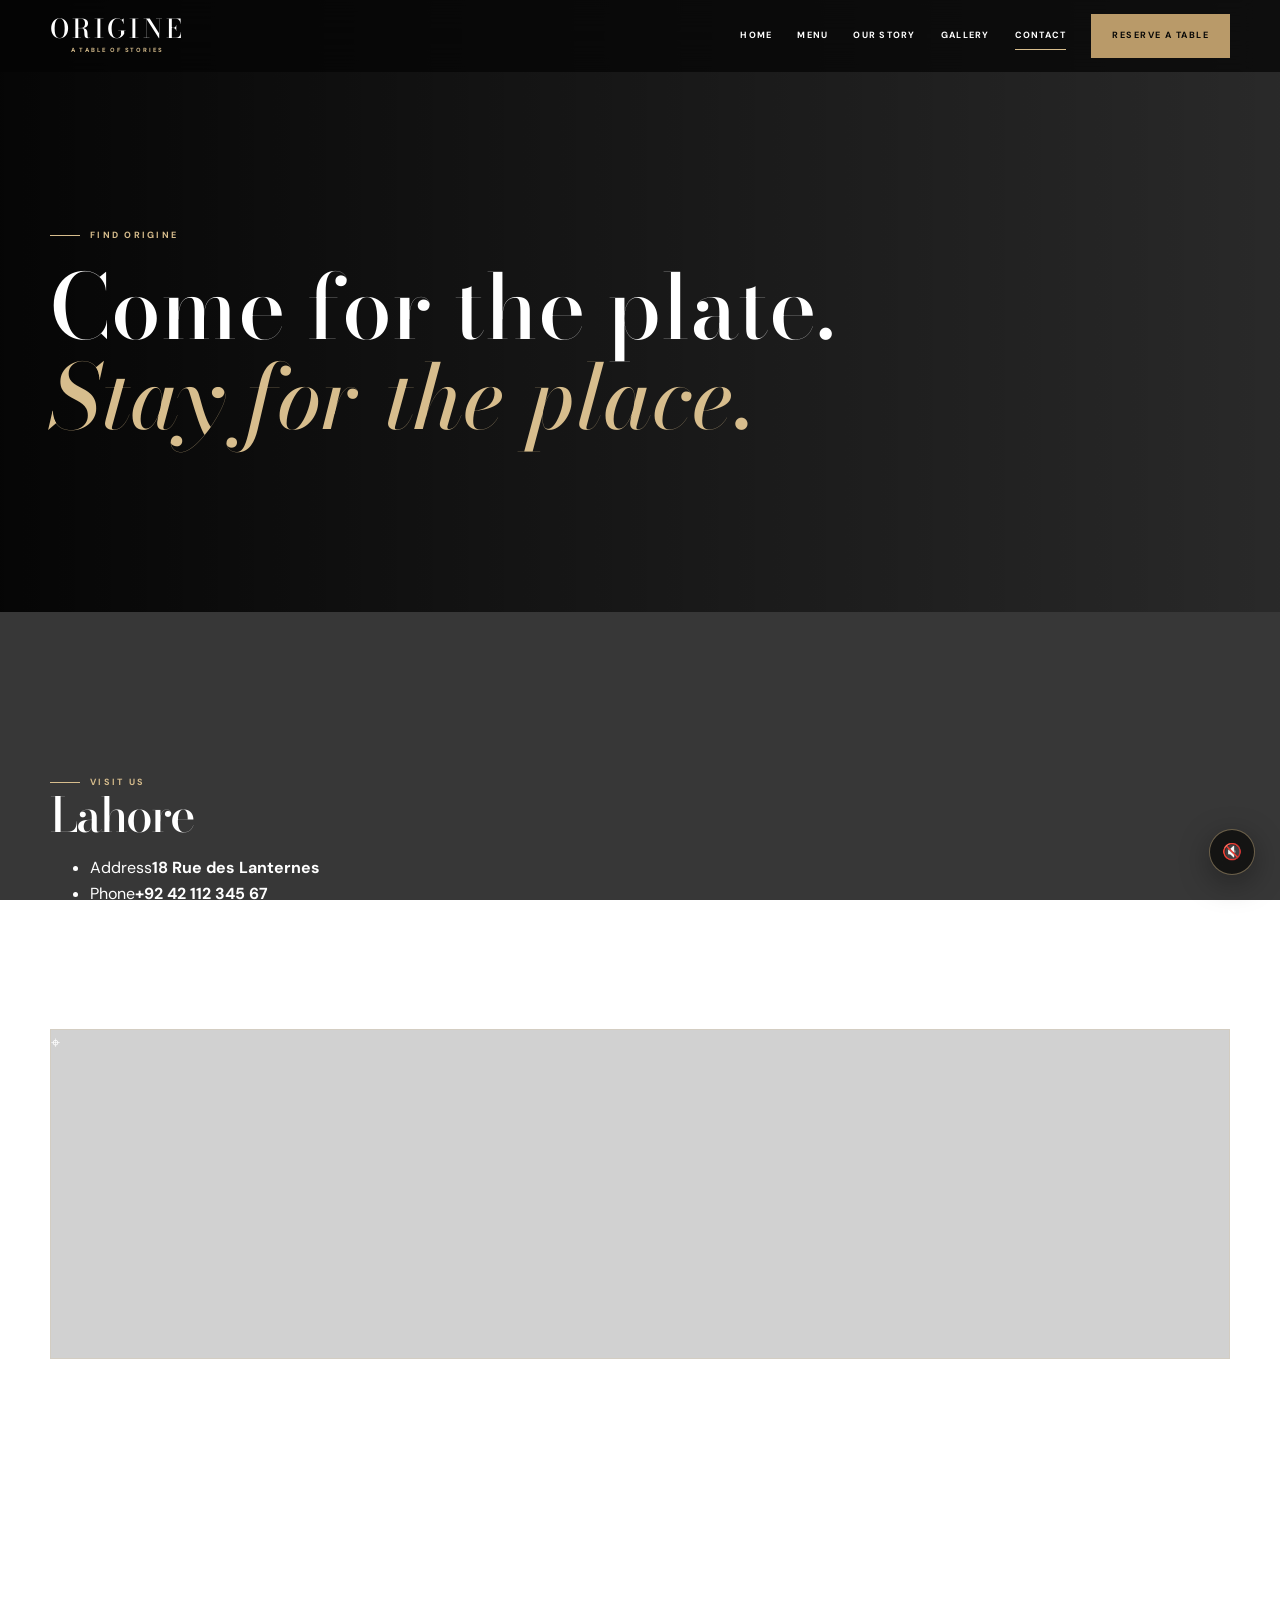
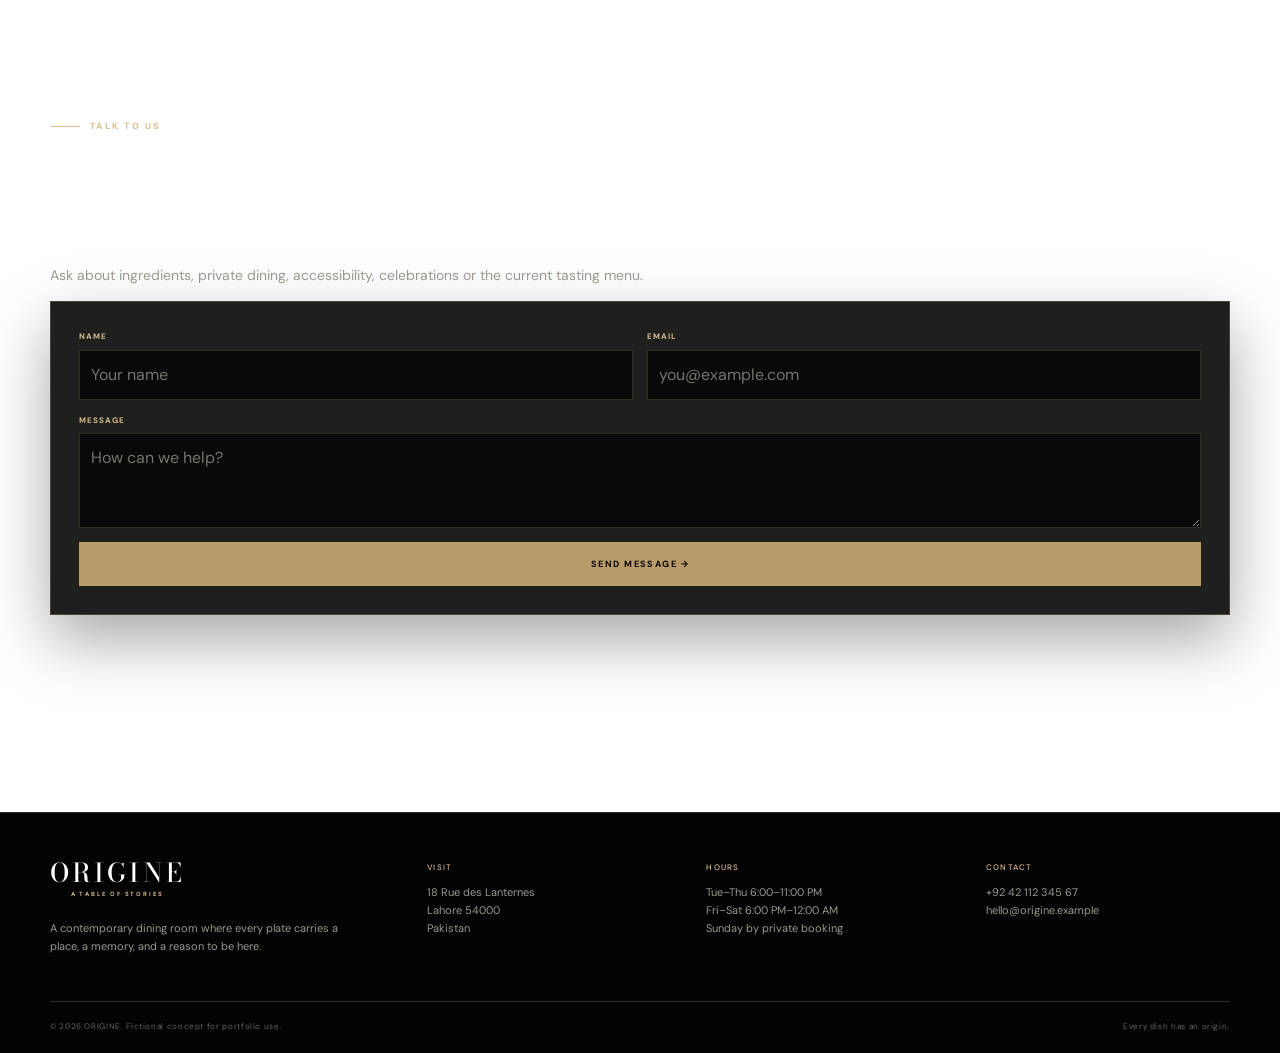
==== commit 349ea658: "Merge local project with GitHub" ====
--- a/contact.html
+++ b/contact.html
@@ -67,25 +67,28 @@
 <button class="backtop" aria-label="Back to top">↑</button>
 
 <!-- ORIGINE AMBIENT MUSIC -->
-
-<audio id="origineAudio" loop preload="auto">
+<audio
+    id="origineAudio"
+    loop
+    preload="auto"
+>
     <source
         src="audio/origine-oud.mp3"
         type="audio/mpeg"
     >
 </audio>
 
+<!-- SOUND BUTTON -->
 
-<!-- SOUND BUTTON -->
 <button
     class="origine-sound-toggle"
-    id="soundToggle"
+    id="origineSoundToggle"
     type="button"
-    aria-label="Toggle ambient music"
+    aria-label="Turn ambient music on"
+    title="Ambient sound"
 >
-    <span class="sound-icon">♪</span>
+    <span class="sound-icon">🔇</span>
 </button>
-
 <script src="script.js"></script>
 </body>
 </html>
